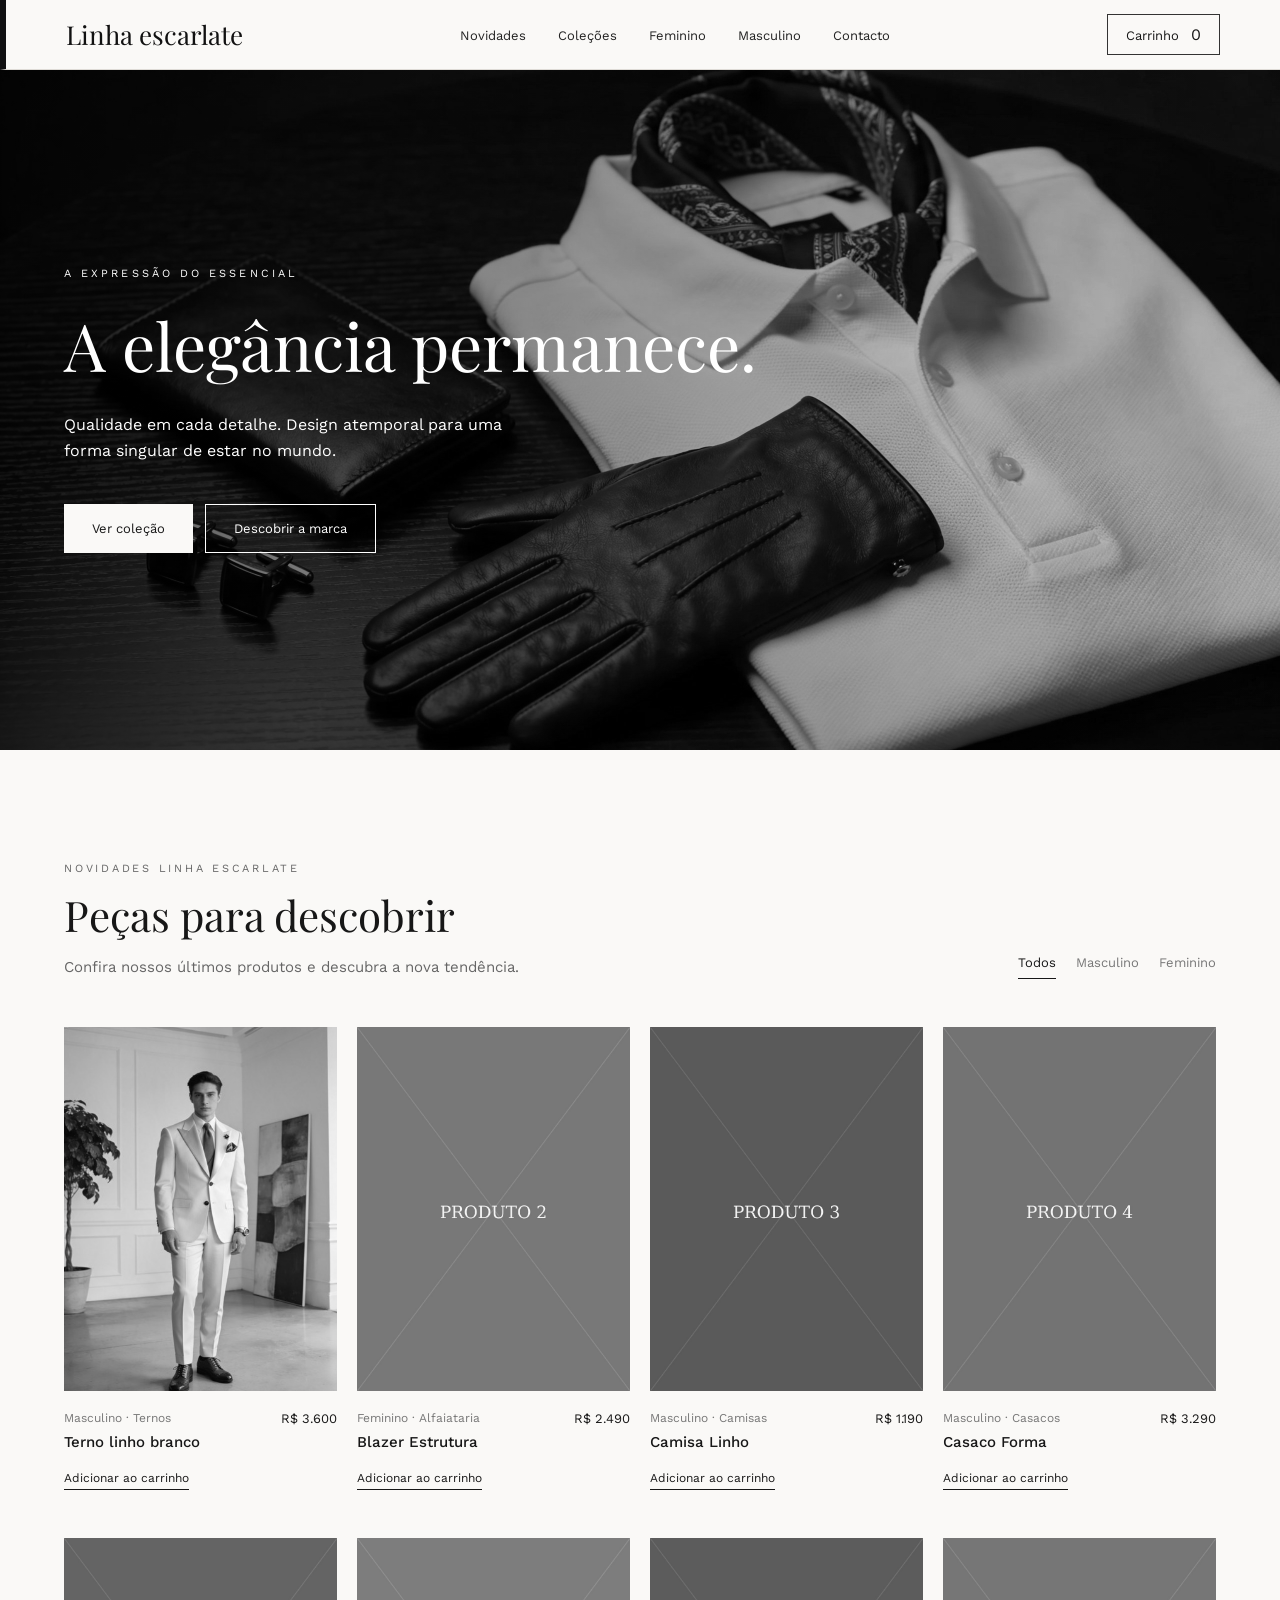
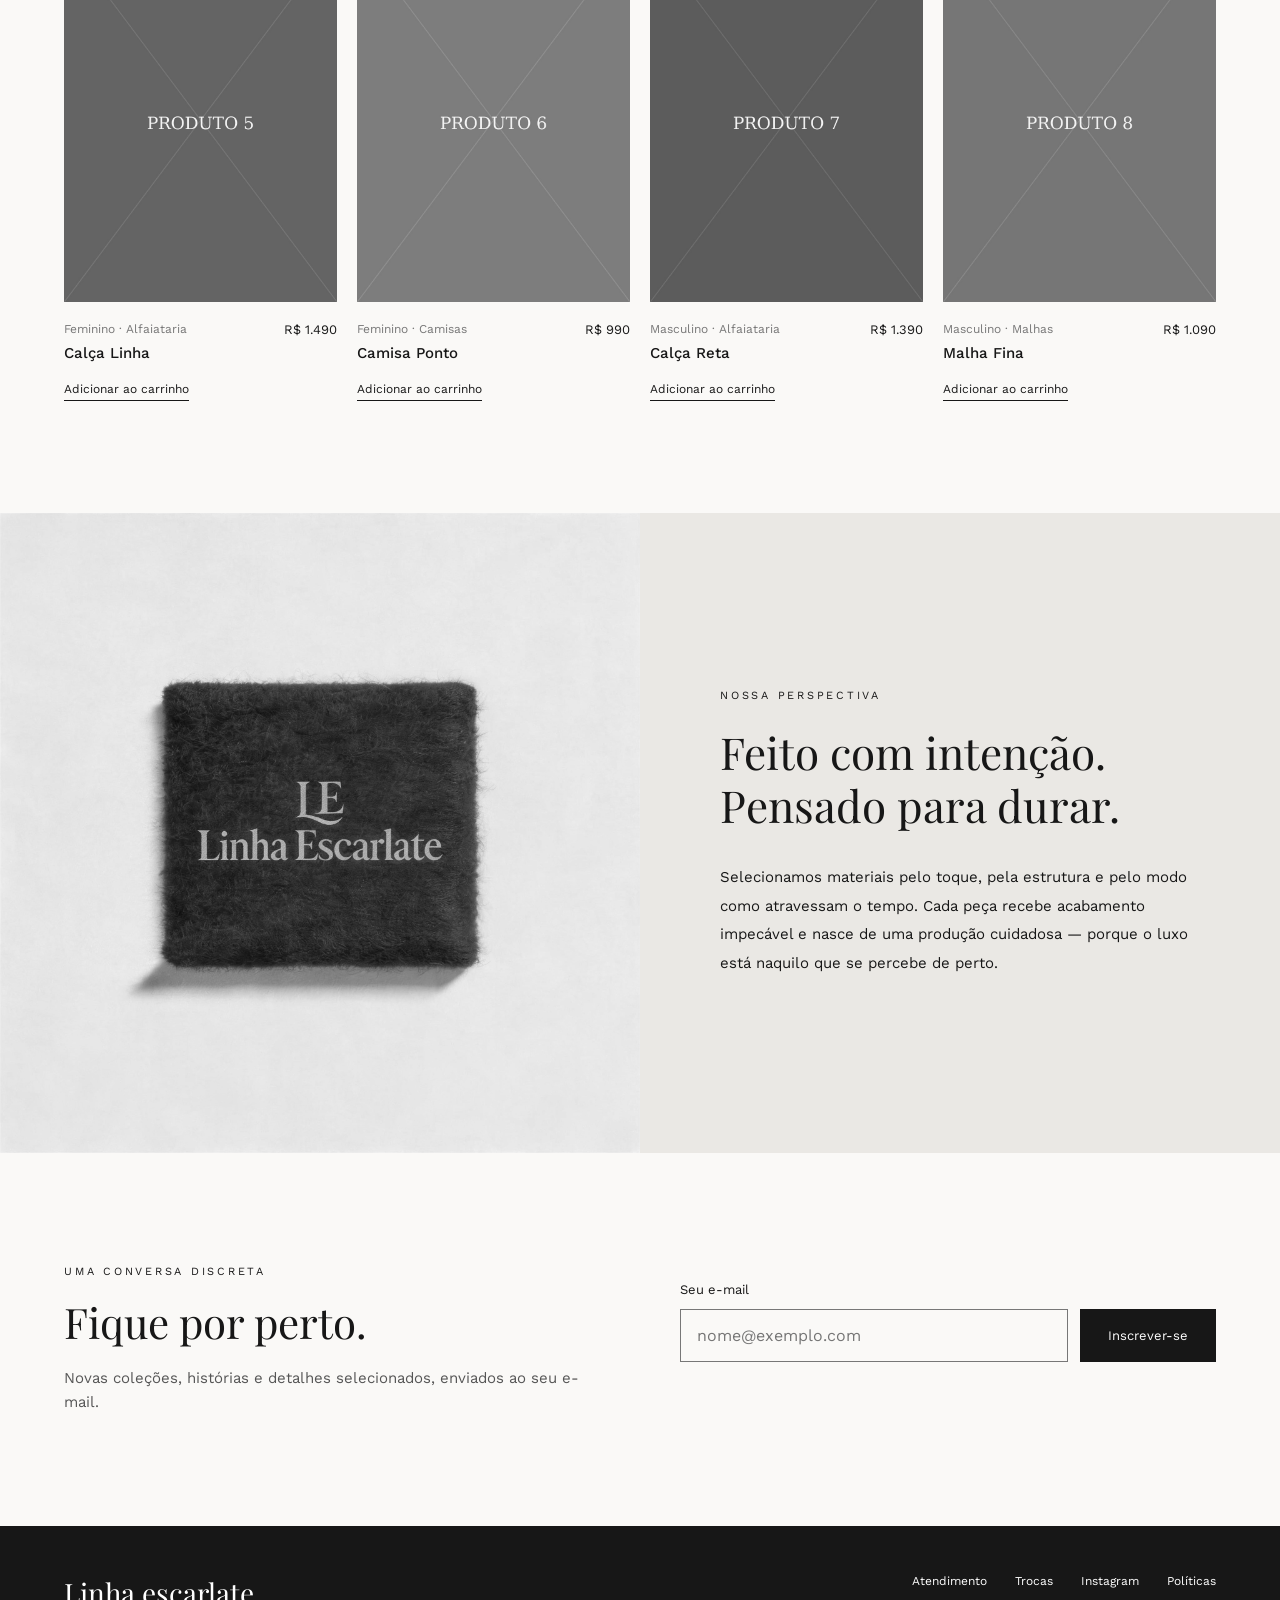
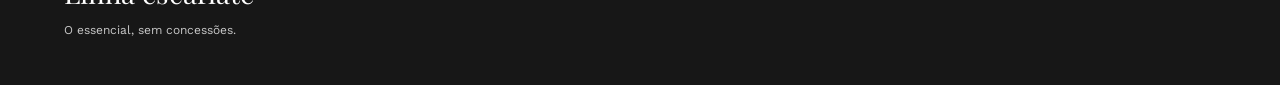
==== index.html @ 56338aea "Add files via upload" ====
<!DOCTYPE html>
<!-- lang="pt-BR": avisa ao navegador e aos leitores de tela que o texto é português do Brasil (preços em R$) -->
<html lang="pt-BR">
<head>
    <meta charset="UTF-8">

    <!-- CORREÇÃO: o nome correto desta meta tag é "viewport". Sem ela, o celular
         mostra a página "encolhida", como se fosse a versão de computador. -->
    <meta name="viewport" content="width=device-width, initial-scale=1.0">
    <title>Linha negra — Essencial, por escolha</title>

    <!-- Fontes do Google (as mesmas que você já usava, agora com os pesos 400/500/600) -->
    <link rel="preconnect" href="https://fonts.googleapis.com">
    <link rel="preconnect" href="https://fonts.gstatic.com" crossorigin>
    <link href="https://fonts.googleapis.com/css2?family=Playfair+Display:wght@400;500&family=Work+Sans:wght@400;500;600&display=swap" rel="stylesheet">

    <!-- Liga o CSS ao HTML -->
    <link rel="stylesheet" href="style.css">

    <!-- "defer" faz o navegador carregar o JavaScript sem travar a página
         e executá-lo só depois que o HTML inteiro estiver pronto -->
    <script src="script.js" defer></script>
</head>
<body>

    <!-- =====================================================================
         BARRA DE NAVEGAÇÃO (a sua, com 2 ajustes: ids e atributos data-filtro)
         ===================================================================== -->
    <header class="barra">
        <a href="#inicio" class="logo">Linha escarlate</a>

        <nav aria-label="Navegação principal">
            <ul class="menu">
                <!-- Os links com data-filtro também filtram os produtos (veja script.js) -->
                <li><a href="#novidades" data-filtro="todos">Novidades</a></li>
                <li><a href="#colecoes" data-filtro="todos">Coleções</a></li>
                <li><a href="#novidades" data-filtro="feminino">Feminino</a></li>
                <li><a href="#novidades" data-filtro="masculino">Masculino</a></li>
                <li><a href="#contacto">Contacto</a></li>
            </ul>
        </nav>

        <!-- O id permite que o JavaScript encontre o botão e o contador -->
        <button class="carrinho" id="abrir-carrinho" type="button" aria-label="Abrir carrinho">
            Carrinho <span id="contador-carrinho" aria-live="polite">0</span>
        </button>
    </header>

    <main>
        <!-- =================================================================
             SEÇÃO APRESENTAÇÃO (hero)
             A imagem agora fica "atrás" do texto (veja .hero no CSS)
             ================================================================= -->
        <section class="hero" id="inicio">
            <img src="img/banner.jpg" alt="Retrato em preto e branco de mulher com um elegante conjunto de alfaiataria.">

            <!-- Camada escura por cima da foto, só para o texto branco ficar legível -->
            <div class="hero-sombra"></div>

            <div class="hero-conteudo">
                <p class="hero-sobretitulo">A expressão do essencial</p>
                <h1 class="hero-titulo">A elegância permanece.</h1>
                <p class="hero-texto">Qualidade em cada detalhe. Design atemporal para uma forma singular de estar no mundo.</p>

                <div class="hero-botoes">
                    <!-- Eram <button>; viraram <a> porque levam a outra parte da página -->
                    <a href="#novidades" class="botao botao-claro">Ver coleção</a>
                    <a href="#marca" class="botao botao-contorno">Descobrir a marca</a>
                </div>
            </div>
        </section>

        <!-- =================================================================
             SEÇÃO LANÇAMENTOS (produtos)
             ================================================================= -->
        <section class="secao" id="novidades">
            <div class="secao-topo">
                <div>
                    <p class="sobretitulo">Novidades Linha escarlate</p>
                    <h2 class="titulo-secao">Peças para descobrir</h2>
                    <p class="secao-descricao">Confira nossos últimos produtos e descubra a nova tendência.</p>
                </div>

                <!-- CORREÇÃO: a lista de links com "#masculino #novidades" não funciona
                     (um link só aceita UM destino). Troquei por botões que filtram via JavaScript. -->
                <div class="filtros" role="group" aria-label="Filtrar produtos">
                    <button type="button" class="filtro" data-filtro="todos" aria-pressed="true">Todos</button>
                    <button type="button" class="filtro" data-filtro="masculino" aria-pressed="false">Masculino</button>
                    <button type="button" class="filtro" data-filtro="feminino" aria-pressed="false">Feminino</button>
                </div>
            </div>

            <!-- GRADE DE PRODUTOS
                 Cada <article> guarda nome, preço e categoria em atributos data-*.
                 O JavaScript lê esses atributos: para mudar um produto, edite só aqui. -->
            <div class="grade-produtos" id="colecoes">

                <article class="produto" data-categoria="Masculino" data-nome="Terno linho branco" data-preco="3600">
                    <div class="produto-foto">
                        <img src="img/produto1.jpg" alt="Mulher com vestido preto elegante diante de um fundo cinza.">
                    </div>
                    <div class="produto-info">
                        <div>
                            <p class="produto-categoria">Masculino · Ternos</p>
                            <h3 class="produto-nome">Terno linho branco</h3>
                        </div>
                        <p class="produto-preco">R$ 3.600</p>
                    </div>
                    <button type="button" class="adicionar">Adicionar ao carrinho</button>
                </article>

                <article class="produto" data-categoria="feminino" data-nome="Blazer Estrutura" data-preco="2490">
                    <div class="produto-foto">
                        <img src="img/produto2.jpg" alt="Conjunto branco de alfaiataria em fotografia de moda minimalista.">
                    </div>
                    <div class="produto-info">
                        <div>
                            <p class="produto-categoria">Feminino · Alfaiataria</p>
                            <h3 class="produto-nome">Blazer Estrutura</h3>
                        </div>
                        <p class="produto-preco">R$ 2.490</p>
                    </div>
                    <button type="button" class="adicionar">Adicionar ao carrinho</button>
                </article>

                <article class="produto" data-categoria="masculino" data-nome="Camisa Linho" data-preco="1190">
                    <div class="produto-foto">
                        <img src="img/produto3.jpg" alt="Camisa de linho minimalista exposta em um cabide de madeira.">
                    </div>
                    <div class="produto-info">
                        <div>
                            <p class="produto-categoria">Masculino · Camisas</p>
                            <h3 class="produto-nome">Camisa Linho</h3>
                        </div>
                        <p class="produto-preco">R$ 1.190</p>
                    </div>
                    <button type="button" class="adicionar">Adicionar ao carrinho</button>
                </article>

                <article class="produto" data-categoria="masculino" data-nome="Casaco Forma" data-preco="3290">
                    <div class="produto-foto">
                        <img src="img/produto4.jpg" alt="Casaco escuro em cabide diante de uma cortina, em fotografia preto e branco.">
                    </div>
                    <div class="produto-info">
                        <div>
                            <p class="produto-categoria">Masculino · Casacos</p>
                            <h3 class="produto-nome">Casaco Forma</h3>
                        </div>
                        <p class="produto-preco">R$ 3.290</p>
                    </div>
                    <button type="button" class="adicionar">Adicionar ao carrinho</button>
                </article>

                <!-- ATENÇÃO: o design original tinha só 4 produtos e o seu HTML tem 8 imagens.
                     Os produtos 5 a 8 abaixo são EXEMPLOS (nome, categoria e preço inventados).
                     Troque pelos dados reais e escreva um alt descrevendo cada foto. -->
                <article class="produto" data-categoria="feminino" data-nome="Calça Linha" data-preco="1490">
                    <div class="produto-foto">
                        <img src="img/produto5.jpg" alt="Descrição do produto 5">
                    </div>
                    <div class="produto-info">
                        <div>
                            <p class="produto-categoria">Feminino · Alfaiataria</p>
                            <h3 class="produto-nome">Calça Linha</h3>
                        </div>
                        <p class="produto-preco">R$ 1.490</p>
                    </div>
                    <button type="button" class="adicionar">Adicionar ao carrinho</button>
                </article>

                <article class="produto" data-categoria="feminino" data-nome="Camisa Ponto" data-preco="990">
                    <div class="produto-foto">
                        <img src="img/produto6.jpg" alt="Descrição do produto 6">
                    </div>
                    <div class="produto-info">
                        <div>
                            <p class="produto-categoria">Feminino · Camisas</p>
                            <h3 class="produto-nome">Camisa Ponto</h3>
                        </div>
                        <p class="produto-preco">R$ 990</p>
                    </div>
                    <button type="button" class="adicionar">Adicionar ao carrinho</button>
                </article>

                <article class="produto" data-categoria="masculino" data-nome="Calça Reta" data-preco="1390">
                    <div class="produto-foto">
                        <img src="img/produto7.jpg" alt="Descrição do produto 7">
                    </div>
                    <div class="produto-info">
                        <div>
                            <p class="produto-categoria">Masculino · Alfaiataria</p>
                            <h3 class="produto-nome">Calça Reta</h3>
                        </div>
                        <p class="produto-preco">R$ 1.390</p>
                    </div>
                    <button type="button" class="adicionar">Adicionar ao carrinho</button>
                </article>

                <article class="produto" data-categoria="masculino" data-nome="Malha Fina" data-preco="1090">
                    <div class="produto-foto">
                        <img src="img/produto8.jpg" alt="Descrição do produto 8">
                    </div>
                    <div class="produto-info">
                        <div>
                            <p class="produto-categoria">Masculino · Malhas</p>
                            <h3 class="produto-nome">Malha Fina</h3>
                        </div>
                        <p class="produto-preco">R$ 1.090</p>
                    </div>
                    <button type="button" class="adicionar">Adicionar ao carrinho</button>
                </article>
            </div>
        </section>

        <!-- =================================================================
             SEÇÃO DA MARCA (nova: veio do design original)
             Precisa de uma imagem nova: img/marca.jpg
             ================================================================= -->
        <section class="marca" id="marca">
            <div class="marca-foto">
                <img src="img/marca.jpg" alt="Mesa de ateliê com tecidos, tesoura e fita métrica usados na confecção de roupas.">
            </div>
            <div class="marca-texto">
                <p class="sobretitulo">Nossa perspectiva</p>
                <h2 class="marca-titulo">Feito com intenção. Pensado para durar.</h2>
                <p class="marca-descricao">Selecionamos materiais pelo toque, pela estrutura e pelo modo como atravessam o tempo. Cada peça recebe acabamento impecável e nasce de uma produção cuidadosa — porque o luxo está naquilo que se percebe de perto.</p>
            </div>
        </section>

        <!-- =================================================================
             NEWSLETTER / CONTACTO (nova)
             ================================================================= -->
        <section class="secao contato" id="contacto">
            <div>
                <p class="sobretitulo">Uma conversa discreta</p>
                <h2 class="titulo-secao">Fique por perto.</h2>
                <p class="contato-descricao">Novas coleções, histórias e detalhes selecionados, enviados ao seu e-mail.</p>
            </div>

            <!-- novalidate: desliga as mensagens padrão do navegador; o script.js mostra a nossa -->
            <form id="form-newsletter" novalidate>
                <label for="email-newsletter">Seu e-mail</label>
                <div class="campo-email">
                    <input id="email-newsletter" type="email" autocomplete="email" required placeholder="nome@exemplo.com">
                    <button id="botao-inscrever" type="submit">Inscrever-se</button>
                </div>
                <!-- role="status": leitores de tela anunciam o texto quando ele muda -->
                <p id="status-newsletter" class="status-newsletter" role="status" aria-live="polite"></p>
            </form>
        </section>
    </main>

    <!-- =====================================================================
         RODAPÉ (novo)
         ===================================================================== -->
    <footer class="rodape">
        <div class="rodape-conteudo">
            <div>
                <p class="rodape-marca">Linha escarlate</p>
                <p class="rodape-nota">O essencial, sem concessões.</p>
            </div>

            <nav class="rodape-nav" aria-label="Informações e redes sociais">
                <!-- data-info diz qual texto mostrar na janelinha (veja script.js) -->
                <button type="button" data-info="atendimento">Atendimento</button>
                <button type="button" data-info="trocas">Trocas</button>
                <a href="https://www.instagram.com/" target="_blank" rel="noopener noreferrer">Instagram</a>
                <button type="button" data-info="politicas">Políticas</button>
            </nav>
        </div>
    </footer>

    <!-- =====================================================================
         CARRINHO LATERAL (novo)
         Começa escondido por causa do atributo "hidden"; o JavaScript o mostra.
         ===================================================================== -->
    <div id="carrinho-sobreposicao" class="sobreposicao" hidden>
        <!-- Fundo escuro: clicar nele fecha o carrinho -->
        <button id="carrinho-fundo" type="button" class="fundo-escuro" aria-label="Fechar carrinho"></button>

        <aside class="gaveta" role="dialog" aria-modal="true" aria-labelledby="carrinho-titulo">
            <div class="gaveta-topo">
                <div>
                    <h2 id="carrinho-titulo" class="gaveta-titulo">Seu carrinho</h2>
                    <p class="gaveta-aviso">Demonstração · compras indisponíveis</p>
                </div>
                <button id="fechar-carrinho" type="button" class="fechar" aria-label="Fechar carrinho">×</button>
            </div>

            <p id="carrinho-vazio" class="carrinho-vazio">Seu carrinho está vazio.</p>
            <div id="carrinho-itens" class="carrinho-itens" aria-live="polite"></div>

            <div class="gaveta-total">
                <span>Total estimado</span>
                <strong id="carrinho-total">R$ 0,00</strong>
            </div>
        </aside>
    </div>

    <!-- JANELA DE INFORMAÇÕES (Atendimento, Trocas, Políticas) -->
    <div id="info-sobreposicao" class="sobreposicao sobreposicao-centro" hidden>
        <section class="janela-info" role="dialog" aria-modal="true" aria-labelledby="info-titulo">
            <div class="janela-info-topo">
                <h2 id="info-titulo" class="janela-info-titulo"></h2>
                <button id="fechar-info" type="button" class="fechar" aria-label="Fechar informações">×</button>
            </div>
            <p id="info-texto" class="janela-info-texto"></p>
        </section>
    </div>

</body>
</html>
---- style.css ----
/* =========================================================================
   LINHA NEGRA — style.css
   Organização do arquivo (de cima para baixo):
     1. Variáveis e reset         6. Marca (sobre nós)
     2. Barra de navegação        7. Newsletter / contacto
     3. Hero (apresentação)       8. Rodapé
     4. Estrutura das seções      9. Carrinho e janela de informações
     5. Produtos                 10. Responsivo e acessibilidade
   ========================================================================= */


/* =========================================================================
   1. VARIÁVEIS E RESET
   ========================================================================= */

/* Variáveis CSS: define a cor UMA vez e usa em vários lugares com var(--nome).
   Para mudar o preto do site inteiro, basta mudar --tinta aqui. */
:root {
  --tinta: #171717;        /* "preto" do texto e dos botões */
  --papel: #faf9f7;        /* fundo claro (era o fundo da sua barra) */
  --linha: #dedbd6;        /* cinza das linhas divisórias */
  --cinza-escuro: #666;
  --cinza-medio: #777;
  --fundo-foto: #eeece9;   /* cor que aparece enquanto a foto carrega */
  --fundo-marca: #eae8e4;

  --fonte-titulo: "Playfair Display", Georgia, serif;
  --fonte-texto: "Work Sans", Arial, sans-serif;

  --largura-max: 1440px;   /* o conteúdo nunca passa dessa largura */
}

/* Seu reset original: zera margens/espaços padrão do navegador.
   box-sizing: border-box faz o padding entrar na conta da largura. */
* {
  margin: 0;
  padding: 0;
  box-sizing: border-box;
}

html {
  scroll-behavior: smooth;   /* rolagem suave ao clicar nos links do menu */
  scroll-padding-top: 90px;  /* deixa espaço para a barra fixa não cobrir o título da seção */
}

body {
  background: var(--papel);  /* ALTERADO: era #fff; o design original usa este tom quente */
  color: var(--tinta);
  font-family: var(--fonte-texto); /* movido da .barra para o body: agora vale para a página toda */
}

/* Imagens nunca estouram a largura do pai; display:block remove um espacinho
   estranho que aparece embaixo das imagens. */
img {
  display: block;
  max-width: 100%;
}

/* Botões não herdam a fonte do site por padrão; isto corrige. */
button {
  font-family: inherit;
}

/* Atributo "hidden" sempre esconde, mesmo se outra regra tiver "display: flex".
   O JavaScript usa isso para mostrar/esconder produtos e janelas. */
[hidden] {
  display: none !important;
}


/* =========================================================================
   2. BARRA DE NAVEGAÇÃO (sua versão, com poucos acréscimos)
   ========================================================================= */

.barra {
  /* font-family saiu daqui e foi para o body */
  position: sticky;      /* fica grudada no topo ao rolar */
  top: 0;
  z-index: 1000;         /* fica acima do resto da página */

  display: flex;
  justify-content: space-between;
  align-items: center;

  gap: 16px;                          /* NOVO: espaço mínimo entre logo, menu e carrinho */
  padding: 14px 60px;
  background: var(--papel);           /* mesmo valor que você usava (#faf9f7) */
  border-left: 6px solid #101011;     /* sua faixa preta lateral, mantida */
  border-bottom: 1px solid var(--linha); /* NOVO: linha fina do design original */
}

.logo {
  font-family: "Playfair Display", Georgia, serif;
  font-size: 26px;
  color: #111;
  text-decoration: none;
  white-space: nowrap;   /* NOVO: o logo nunca quebra em duas linhas */
}

.menu {
  display: flex;
  gap: 32px;
  list-style: none;
}

.menu a {
  font-size: 13px;
  color: #222;
  text-decoration: none;
  transition: opacity 0.2s;   /* ALTERADO: animava a cor; agora anima a opacidade */
}

.menu a:hover {
  opacity: 0.55;   /* ALTERADO: #222 → #000 quase não se notava; escurecer não, "apagar" um pouco sim */
}

.carrinho {
  padding: 10px 18px;
  border: 1px solid #333;
  background: transparent;
  font-size: 13px;
  cursor: pointer;
  color: var(--tinta);          /* NOVO: garante a cor do texto no botão */
  transition: background 0.2s, color 0.2s;
}

.carrinho:hover {
  background: #111;
  color: #fff;
}

.carrinho span {
  margin-left: 8px;
  font-size: 16px;
}


/* =========================================================================
   3. HERO (apresentação com a foto ao fundo)
   ========================================================================= */

.hero {
  position: relative;     /* serve de "âncora" para a foto e a sombra posicionadas dentro */
  min-height: 680px;
  display: flex;
  align-items: center;    /* centraliza o texto na vertical */
  background: #343434;    /* cor de reserva até a foto carregar */
  color: #fff;
}

/* A foto cobre a seção toda, "atrás" do texto */
.hero > img {
  position: absolute;
  inset: 0;               /* atalho para top/right/bottom/left = 0 */
  width: 100%;
  height: 100%;
  object-fit: cover;      /* preenche sem deformar, cortando o excesso */
  object-position: center;
  filter: grayscale(100%); /* deixa a foto em preto e branco, como no original */
}

/* Camada escura em degradê (esquerda forte → direita leve) para dar leitura ao texto */
.hero-sombra {
  position: absolute;
  inset: 0;
  background: linear-gradient(90deg, rgba(0, 0, 0, 0.65), rgba(0, 0, 0, 0.12));
}

.hero-conteudo {
  position: relative;     /* position:relative faz o texto ficar ACIMA da foto e da sombra */
  width: 100%;
  max-width: var(--largura-max);
  margin: 0 auto;         /* centraliza o bloco na tela */
  padding: 112px 64px;
}

.hero-sobretitulo {
  font-size: 11px;
  letter-spacing: 0.28em;
  text-transform: uppercase;
  margin-bottom: 28px;
}

.hero-titulo {
  font-family: var(--fonte-titulo);
  font-weight: 400;
  /* clamp(mínimo, ideal, máximo): o título encolhe em telas pequenas e para em 66px */
  font-size: clamp(40px, 7vw, 66px);
  line-height: 1.15;
  max-width: 740px;
  margin-bottom: 28px;
}

.hero-texto {
  font-size: 16px;
  line-height: 1.6;
  max-width: 460px;
  margin-bottom: 40px;
}

.hero-botoes {
  display: flex;
  flex-wrap: wrap;   /* se não couberem lado a lado, o segundo desce */
  gap: 12px;
}

/* Estilo comum aos dois botões do hero */
.botao {
  display: inline-flex;
  align-items: center;
  justify-content: center;
  padding: 16px 28px;
  font-size: 13px;
  text-decoration: none;
  transition: background 0.2s, color 0.2s;
}

.botao-claro {
  background: var(--papel);
  color: var(--tinta);
}

.botao-claro:hover {
  background: var(--linha);
}

.botao-contorno {
  border: 1px solid #fff;
  color: #fff;
}

.botao-contorno:hover {
  background: #fff;
  color: var(--tinta);
}


/* =========================================================================
   4. ESTRUTURA DAS SEÇÕES (usada em Produtos e Contacto)
   ========================================================================= */

.secao {
  max-width: var(--largura-max);
  margin: 0 auto;
  padding: 112px 64px;
}

.secao-topo {
  display: flex;
  flex-wrap: wrap;
  justify-content: space-between;
  align-items: flex-end;   /* alinha os filtros com a base do título */
  gap: 20px;
  margin-bottom: 48px;
}

.sobretitulo {
  font-size: 11px;
  letter-spacing: 0.25em;
  text-transform: uppercase;
  color: var(--cinza-escuro);
  margin-bottom: 12px;
}

.titulo-secao {
  font-family: var(--fonte-titulo);
  font-weight: 400;
  font-size: clamp(32px, 5vw, 42px);
}

.secao-descricao {
  margin-top: 12px;
  font-size: 15px;
  color: var(--cinza-escuro);
  max-width: 460px;
  line-height: 1.6;
}

/* Botões de filtro (Todos / Masculino / Feminino) */
.filtros {
  display: flex;
  flex-wrap: wrap;
  gap: 20px;
}

.filtro {
  background: none;
  border: 0;
  border-bottom: 1px solid transparent;  /* a linha existe, mas invisível, para o botão não "pular" ao ativar */
  padding-bottom: 8px;
  font-size: 13px;
  color: var(--cinza-medio);
  cursor: pointer;
}

.filtro:hover {
  color: var(--tinta);
}

/* O JavaScript troca aria-pressed entre "true" e "false";
   o CSS usa isso para destacar o filtro ativo (sem precisar de uma classe extra) */
.filtro[aria-pressed="true"] {
  color: var(--tinta);
  border-bottom-color: var(--tinta);
}


/* =========================================================================
   5. PRODUTOS
   ========================================================================= */

/* CSS Grid: 4 colunas iguais; "gap" = espaço entre linhas (48px) e colunas (20px) */
.grade-produtos {
  display: grid;
  grid-template-columns: repeat(4, 1fr);
  gap: 48px 20px;
}

/* Moldura da foto: proporção 3:4 (retrato) e esconde o que sair dela no zoom */
.produto-foto {
  overflow: hidden;
  background: var(--fundo-foto);
  aspect-ratio: 3 / 4;
}

.produto-foto img {
  width: 100%;
  height: 100%;
  object-fit: cover;
  filter: grayscale(100%);
  transition: transform 0.6s ease;
}

/* Ao passar o mouse no card, a foto dá um leve zoom (o overflow:hidden esconde o excesso) */
.produto:hover .produto-foto img {
  transform: scale(1.035);
}

.produto-info {
  display: flex;
  justify-content: space-between;
  gap: 12px;
  padding-top: 20px;
}

.produto-categoria {
  font-size: 12px;
  color: var(--cinza-medio);
  margin-bottom: 8px;
}

.produto-nome {
  font-size: 15px;
  font-weight: 500;
}

.produto-preco {
  font-size: 13px;
  white-space: nowrap;   /* o preço nunca quebra em duas linhas */
}

.adicionar {
  margin-top: 20px;
  padding: 0 0 4px;
  background: none;
  border: 0;
  border-bottom: 1px solid var(--tinta);
  font-size: 12px;
  color: var(--tinta);
  cursor: pointer;
  transition: opacity 0.2s;
}

.adicionar:hover {
  opacity: 0.5;
}


/* =========================================================================
   6. MARCA (sobre nós): foto de um lado, texto do outro
   ========================================================================= */

.marca {
  display: grid;
  grid-template-columns: 1fr 1fr;   /* duas metades iguais */
  background: var(--fundo-marca);
}

.marca-foto {
  min-height: 590px;
}

.marca-foto img {
  width: 100%;
  height: 100%;
  object-fit: cover;
  filter: grayscale(100%);
}

.marca-texto {
  display: flex;
  flex-direction: column;
  justify-content: center;   /* centraliza o texto na vertical */
  padding: 96px 80px;
}

.marca .sobretitulo {
  color: var(--tinta);   /* aqui o sobretítulo é preto, não cinza */
  margin-bottom: 24px;
}

.marca-titulo {
  font-family: var(--fonte-titulo);
  font-weight: 400;
  font-size: clamp(32px, 4vw, 44px);
  line-height: 1.2;
  margin-bottom: 32px;
}

.marca-descricao {
  font-size: 15px;
  line-height: 1.9;
  max-width: 490px;
}


/* =========================================================================
   7. NEWSLETTER / CONTACTO
   ========================================================================= */

.contato {
  display: grid;
  grid-template-columns: 1fr 1fr;
  gap: 80px;
  align-items: center;
}

.contato .sobretitulo {
  color: var(--tinta);
  margin-bottom: 16px;
}

.contato .titulo-secao {
  margin-bottom: 16px;
}

.contato-descricao {
  font-size: 15px;
  line-height: 1.6;
  color: #555;
}

.contato label {
  display: block;
  font-size: 13px;
  margin-bottom: 12px;
}

.campo-email {
  display: flex;
  gap: 12px;
}

.campo-email input {
  flex: 1;          /* ocupa todo o espaço que sobrar ao lado do botão */
  min-width: 0;     /* permite o campo encolher em telas pequenas */
  padding: 16px;
  border: 1px solid var(--cinza-medio);
  background: transparent;
  font-family: inherit;
  font-size: 16px;  /* 16px evita o zoom automático do iPhone ao tocar no campo */
  color: var(--tinta);
}

.campo-email button {
  padding: 16px 28px;
  border: 0;
  background: var(--tinta);
  color: #fff;
  font-size: 13px;
  cursor: pointer;
  transition: background 0.2s;
}

.campo-email button:hover {
  background: #444;
}

.campo-email button:disabled {
  opacity: 0.5;
  cursor: not-allowed;
}

.status-newsletter {
  margin-top: 12px;
  min-height: 24px;   /* reserva a altura para a página não "pular" quando a mensagem aparece */
  font-size: 14px;
}


/* =========================================================================
   8. RODAPÉ
   ========================================================================= */

.rodape {
  background: var(--tinta);
  color: #fff;
}

.rodape-conteudo {
  max-width: var(--largura-max);
  margin: 0 auto;
  padding: 48px 64px;
  display: flex;
  flex-wrap: wrap;
  justify-content: space-between;
  gap: 36px;
}

.rodape-marca {
  font-family: var(--fonte-titulo);
  font-size: 28px;
  margin-bottom: 12px;
}

.rodape-nota {
  font-size: 12px;
  color: #c8c8c8;
}

.rodape-nav {
  display: flex;
  flex-wrap: wrap;
  gap: 16px 28px;
  align-items: flex-start;
}

/* Botões e link do rodapé com a mesma aparência: texto branco, sem fundo */
.rodape-nav button,
.rodape-nav a {
  background: none;
  border: 0;
  padding: 0;
  font-size: 12px;
  color: #fff;
  text-decoration: none;
  cursor: pointer;
  transition: opacity 0.2s;
}

.rodape-nav button:hover,
.rodape-nav a:hover {
  opacity: 0.55;
}


/* =========================================================================
   9. CARRINHO LATERAL E JANELA DE INFORMAÇÕES
   ========================================================================= */

/* Camada que cobre a tela toda. Acima da barra (1000), por isso z-index 2000. */
.sobreposicao {
  position: fixed;
  inset: 0;
  z-index: 2000;
}

/* Fundo escuro clicável */
.fundo-escuro {
  position: absolute;
  inset: 0;
  width: 100%;
  height: 100%;
  border: 0;
  background: rgba(0, 0, 0, 0.44);
  cursor: pointer;
}

/* Painel do carrinho: colado à direita, altura total */
.gaveta {
  position: absolute;
  top: 0;
  right: 0;
  height: 100%;
  width: min(100%, 430px);   /* 430px no máximo; em celular ocupa a tela toda */
  display: flex;
  flex-direction: column;
  padding: 36px;
  background: var(--papel);
  box-shadow: -8px 0 40px rgba(0, 0, 0, 0.25);
}

.gaveta-topo {
  display: flex;
  justify-content: space-between;
  align-items: flex-start;
  gap: 16px;
  padding-bottom: 24px;
  border-bottom: 1px solid var(--linha);
}

.gaveta-titulo {
  font-family: var(--fonte-titulo);
  font-weight: 400;
  font-size: 30px;
}

.gaveta-aviso {
  margin-top: 8px;
  font-size: 12px;
  color: var(--cinza-escuro);
}

.fechar {
  background: none;
  border: 0;
  font-size: 30px;
  line-height: 1;
  color: var(--tinta);
  cursor: pointer;
}

.fechar:hover {
  opacity: 0.5;
}

.carrinho-vazio {
  padding: 36px 0;
  font-size: 14px;
  color: var(--cinza-escuro);
}

/* flex: 1 faz a lista ocupar o espaço livre, empurrando o total para o final do painel */
.carrinho-itens {
  flex: 1;
  overflow-y: auto;   /* se tiver muitos itens, só a lista rola */
  padding: 20px 0;
}

/* Cada item é criado pelo JavaScript com esta classe */
.item-carrinho {
  display: flex;
  justify-content: space-between;
  gap: 16px;
  padding-bottom: 16px;
  margin-bottom: 20px;
  border-bottom: 1px solid var(--linha);
}

.item-carrinho-nome {
  font-weight: 500;
}

.item-carrinho-preco {
  margin-top: 8px;
  font-size: 14px;
  color: var(--cinza-escuro);
}

.item-carrinho button {
  align-self: flex-start;
  background: none;
  border: 0;
  padding: 0;
  font-size: 14px;
  color: var(--tinta);
  text-decoration: underline;
  text-underline-offset: 4px;
  cursor: pointer;
}

.item-carrinho button:hover {
  opacity: 0.5;
}

.gaveta-total {
  display: flex;
  justify-content: space-between;
  padding-top: 20px;
  border-top: 1px solid var(--linha);
  font-size: 14px;
}

/* Janela de informações: centralizada na tela */
.sobreposicao-centro {
  display: flex;
  align-items: center;
  justify-content: center;
  padding: 20px;
  background: rgba(0, 0, 0, 0.5);
}

.janela-info {
  width: 100%;
  max-width: 512px;
  padding: 40px;
  background: var(--papel);
  box-shadow: 0 20px 60px rgba(0, 0, 0, 0.3);
}

.janela-info-topo {
  display: flex;
  justify-content: space-between;
  align-items: flex-start;
  gap: 16px;
}

.janela-info-titulo {
  font-family: var(--fonte-titulo);
  font-weight: 400;
  font-size: 30px;
}

.janela-info-texto {
  margin-top: 24px;
  line-height: 1.7;
  color: #444;
}


/* =========================================================================
   10. RESPONSIVO E ACESSIBILIDADE
   @media aplica as regras abaixo só quando a condição é verdadeira
   (ex.: tela com até 1023px de largura).
   ========================================================================= */

/* Foco visível para quem navega pelo teclado (tecla Tab) */
:focus-visible {
  outline: 2px solid var(--tinta);
  outline-offset: 4px;
}

/* Em fundos escuros, o contorno precisa ser branco para aparecer */
.hero :focus-visible,
.rodape :focus-visible,
.fundo-escuro:focus-visible {
  outline-color: #fff;
}

/* Tablets e telas médias */
@media (max-width: 1023px) {
  .barra {
    padding: 14px 20px;
    flex-wrap: wrap;   /* permite o menu descer para uma segunda linha */
  }

  /* O menu vai para baixo, ocupando a largura toda, e rola de lado se não couber */
  .barra nav {
    order: 3;
    width: 100%;
    overflow-x: auto;
  }

  .menu {
    gap: 20px;
    white-space: nowrap;
  }

  .secao {
    padding: 80px 40px;
  }

  .grade-produtos {
    grid-template-columns: repeat(2, 1fr);   /* 2 colunas */
  }

  .marca {
    grid-template-columns: 1fr;   /* foto em cima, texto embaixo */
  }

  .marca-foto {
    min-height: 350px;
  }

  .marca-texto {
    padding: 64px 40px;
  }

  .contato {
    grid-template-columns: 1fr;
    gap: 40px;
  }

  .hero-conteudo {
    padding: 96px 40px;
  }

  .rodape-conteudo {
    padding: 48px 40px;
  }
}

/* Celulares */
@media (max-width: 639px) {
  .secao {
    padding: 64px 20px;
  }

  .hero {
    min-height: 560px;
    align-items: flex-end;   /* texto embaixo, para não cobrir o rosto na foto */
  }

  /* No celular o degradê passa a ser de baixo para cima */
  .hero-sombra {
    background: linear-gradient(0deg, rgba(0, 0, 0, 0.7), rgba(0, 0, 0, 0.08));
  }

  .hero-conteudo {
    padding: 80px 24px;
  }

  .grade-produtos {
    grid-template-columns: 1fr;   /* 1 coluna */
  }

  .campo-email {
    flex-direction: column;
  }

  .gaveta {
    padding: 24px;
  }

  .janela-info {
    padding: 28px;
  }

  .rodape-conteudo {
    padding: 40px 20px;
  }
}

/* Respeita quem configurou o sistema para "reduzir movimento":
   desliga a rolagem suave e as animações */
@media (prefers-reduced-motion: reduce) {
  html {
    scroll-behavior: auto;
  }

  * {
    transition: none !important;
  }
}
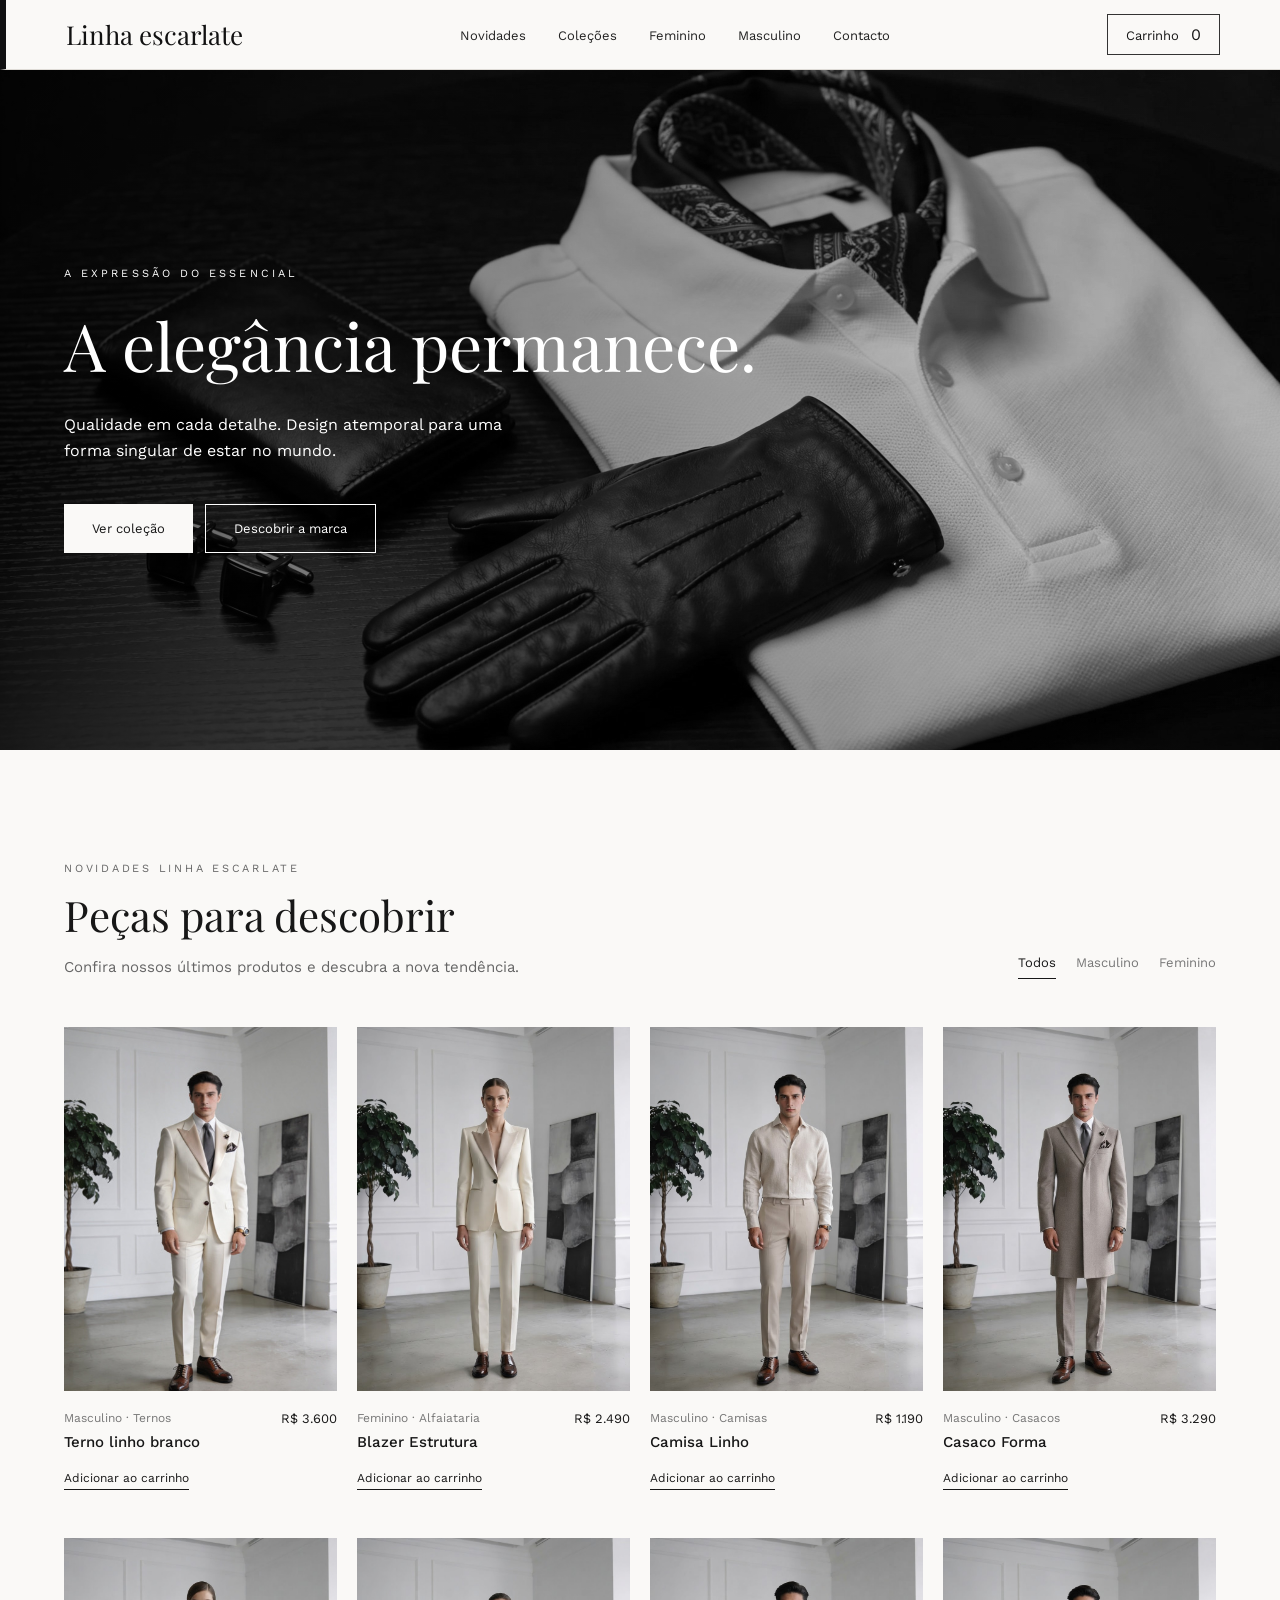
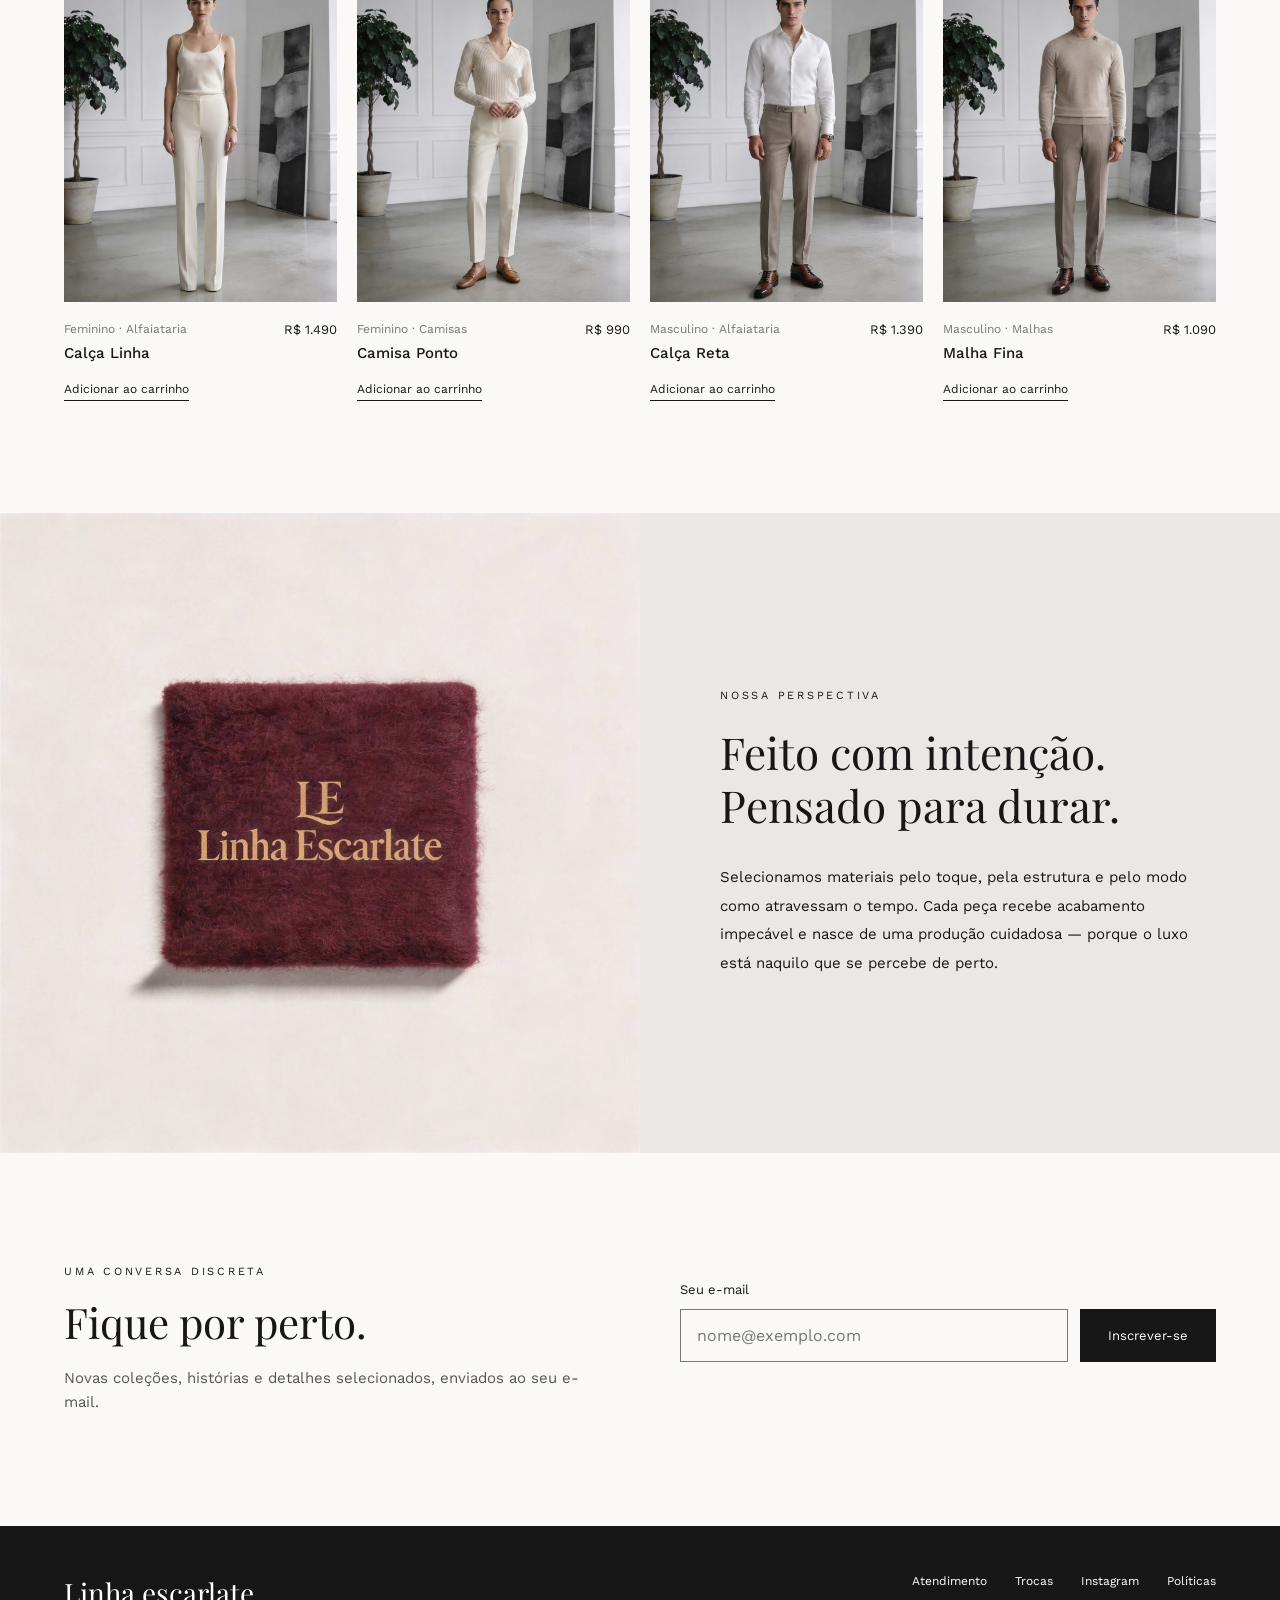
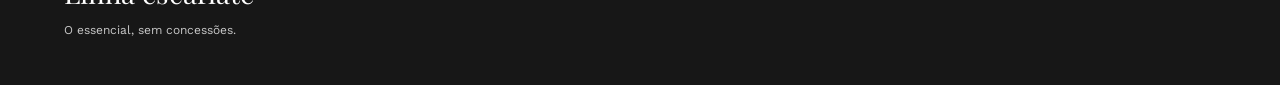
==== commit 3dfd09bc: "Rename ex.html to index.html" ====
--- a/index.html
+++ b/index.html
@@ -1,312 +1,312 @@
-<!DOCTYPE html>
-<!-- lang="pt-BR": avisa ao navegador e aos leitores de tela que o texto é português do Brasil (preços em R$) -->
-<html lang="pt-BR">
-<head>
-    <meta charset="UTF-8">
-
-    <!-- CORREÇÃO: o nome correto desta meta tag é "viewport". Sem ela, o celular
-         mostra a página "encolhida", como se fosse a versão de computador. -->
-    <meta name="viewport" content="width=device-width, initial-scale=1.0">
-    <title>Linha negra — Essencial, por escolha</title>
-
-    <!-- Fontes do Google (as mesmas que você já usava, agora com os pesos 400/500/600) -->
-    <link rel="preconnect" href="https://fonts.googleapis.com">
-    <link rel="preconnect" href="https://fonts.gstatic.com" crossorigin>
-    <link href="https://fonts.googleapis.com/css2?family=Playfair+Display:wght@400;500&family=Work+Sans:wght@400;500;600&display=swap" rel="stylesheet">
-
-    <!-- Liga o CSS ao HTML -->
-    <link rel="stylesheet" href="style.css">
-
-    <!-- "defer" faz o navegador carregar o JavaScript sem travar a página
-         e executá-lo só depois que o HTML inteiro estiver pronto -->
-    <script src="script.js" defer></script>
-</head>
-<body>
-
-    <!-- =====================================================================
-         BARRA DE NAVEGAÇÃO (a sua, com 2 ajustes: ids e atributos data-filtro)
-         ===================================================================== -->
-    <header class="barra">
-        <a href="#inicio" class="logo">Linha escarlate</a>
-
-        <nav aria-label="Navegação principal">
-            <ul class="menu">
-                <!-- Os links com data-filtro também filtram os produtos (veja script.js) -->
-                <li><a href="#novidades" data-filtro="todos">Novidades</a></li>
-                <li><a href="#colecoes" data-filtro="todos">Coleções</a></li>
-                <li><a href="#novidades" data-filtro="feminino">Feminino</a></li>
-                <li><a href="#novidades" data-filtro="masculino">Masculino</a></li>
-                <li><a href="#contacto">Contacto</a></li>
-            </ul>
-        </nav>
-
-        <!-- O id permite que o JavaScript encontre o botão e o contador -->
-        <button class="carrinho" id="abrir-carrinho" type="button" aria-label="Abrir carrinho">
-            Carrinho <span id="contador-carrinho" aria-live="polite">0</span>
-        </button>
-    </header>
-
-    <main>
-        <!-- =================================================================
-             SEÇÃO APRESENTAÇÃO (hero)
-             A imagem agora fica "atrás" do texto (veja .hero no CSS)
-             ================================================================= -->
-        <section class="hero" id="inicio">
-            <img src="img/banner.jpg" alt="Retrato em preto e branco de mulher com um elegante conjunto de alfaiataria.">
-
-            <!-- Camada escura por cima da foto, só para o texto branco ficar legível -->
-            <div class="hero-sombra"></div>
-
-            <div class="hero-conteudo">
-                <p class="hero-sobretitulo">A expressão do essencial</p>
-                <h1 class="hero-titulo">A elegância permanece.</h1>
-                <p class="hero-texto">Qualidade em cada detalhe. Design atemporal para uma forma singular de estar no mundo.</p>
-
-                <div class="hero-botoes">
-                    <!-- Eram <button>; viraram <a> porque levam a outra parte da página -->
-                    <a href="#novidades" class="botao botao-claro">Ver coleção</a>
-                    <a href="#marca" class="botao botao-contorno">Descobrir a marca</a>
-                </div>
-            </div>
-        </section>
-
-        <!-- =================================================================
-             SEÇÃO LANÇAMENTOS (produtos)
-             ================================================================= -->
-        <section class="secao" id="novidades">
-            <div class="secao-topo">
-                <div>
-                    <p class="sobretitulo">Novidades Linha escarlate</p>
-                    <h2 class="titulo-secao">Peças para descobrir</h2>
-                    <p class="secao-descricao">Confira nossos últimos produtos e descubra a nova tendência.</p>
-                </div>
-
-                <!-- CORREÇÃO: a lista de links com "#masculino #novidades" não funciona
-                     (um link só aceita UM destino). Troquei por botões que filtram via JavaScript. -->
-                <div class="filtros" role="group" aria-label="Filtrar produtos">
-                    <button type="button" class="filtro" data-filtro="todos" aria-pressed="true">Todos</button>
-                    <button type="button" class="filtro" data-filtro="masculino" aria-pressed="false">Masculino</button>
-                    <button type="button" class="filtro" data-filtro="feminino" aria-pressed="false">Feminino</button>
-                </div>
-            </div>
-
-            <!-- GRADE DE PRODUTOS
-                 Cada <article> guarda nome, preço e categoria em atributos data-*.
-                 O JavaScript lê esses atributos: para mudar um produto, edite só aqui. -->
-            <div class="grade-produtos" id="colecoes">
-
-                <article class="produto" data-categoria="Masculino" data-nome="Terno linho branco" data-preco="3600">
-                    <div class="produto-foto">
-                        <img src="img/produto1.jpg" alt="Mulher com vestido preto elegante diante de um fundo cinza.">
-                    </div>
-                    <div class="produto-info">
-                        <div>
-                            <p class="produto-categoria">Masculino · Ternos</p>
-                            <h3 class="produto-nome">Terno linho branco</h3>
-                        </div>
-                        <p class="produto-preco">R$ 3.600</p>
-                    </div>
-                    <button type="button" class="adicionar">Adicionar ao carrinho</button>
-                </article>
-
-                <article class="produto" data-categoria="feminino" data-nome="Blazer Estrutura" data-preco="2490">
-                    <div class="produto-foto">
-                        <img src="img/produto2.jpg" alt="Conjunto branco de alfaiataria em fotografia de moda minimalista.">
-                    </div>
-                    <div class="produto-info">
-                        <div>
-                            <p class="produto-categoria">Feminino · Alfaiataria</p>
-                            <h3 class="produto-nome">Blazer Estrutura</h3>
-                        </div>
-                        <p class="produto-preco">R$ 2.490</p>
-                    </div>
-                    <button type="button" class="adicionar">Adicionar ao carrinho</button>
-                </article>
-
-                <article class="produto" data-categoria="masculino" data-nome="Camisa Linho" data-preco="1190">
-                    <div class="produto-foto">
-                        <img src="img/produto3.jpg" alt="Camisa de linho minimalista exposta em um cabide de madeira.">
-                    </div>
-                    <div class="produto-info">
-                        <div>
-                            <p class="produto-categoria">Masculino · Camisas</p>
-                            <h3 class="produto-nome">Camisa Linho</h3>
-                        </div>
-                        <p class="produto-preco">R$ 1.190</p>
-                    </div>
-                    <button type="button" class="adicionar">Adicionar ao carrinho</button>
-                </article>
-
-                <article class="produto" data-categoria="masculino" data-nome="Casaco Forma" data-preco="3290">
-                    <div class="produto-foto">
-                        <img src="img/produto4.jpg" alt="Casaco escuro em cabide diante de uma cortina, em fotografia preto e branco.">
-                    </div>
-                    <div class="produto-info">
-                        <div>
-                            <p class="produto-categoria">Masculino · Casacos</p>
-                            <h3 class="produto-nome">Casaco Forma</h3>
-                        </div>
-                        <p class="produto-preco">R$ 3.290</p>
-                    </div>
-                    <button type="button" class="adicionar">Adicionar ao carrinho</button>
-                </article>
-
-                <!-- ATENÇÃO: o design original tinha só 4 produtos e o seu HTML tem 8 imagens.
-                     Os produtos 5 a 8 abaixo são EXEMPLOS (nome, categoria e preço inventados).
-                     Troque pelos dados reais e escreva um alt descrevendo cada foto. -->
-                <article class="produto" data-categoria="feminino" data-nome="Calça Linha" data-preco="1490">
-                    <div class="produto-foto">
-                        <img src="img/produto5.jpg" alt="Descrição do produto 5">
-                    </div>
-                    <div class="produto-info">
-                        <div>
-                            <p class="produto-categoria">Feminino · Alfaiataria</p>
-                            <h3 class="produto-nome">Calça Linha</h3>
-                        </div>
-                        <p class="produto-preco">R$ 1.490</p>
-                    </div>
-                    <button type="button" class="adicionar">Adicionar ao carrinho</button>
-                </article>
-
-                <article class="produto" data-categoria="feminino" data-nome="Camisa Ponto" data-preco="990">
-                    <div class="produto-foto">
-                        <img src="img/produto6.jpg" alt="Descrição do produto 6">
-                    </div>
-                    <div class="produto-info">
-                        <div>
-                            <p class="produto-categoria">Feminino · Camisas</p>
-                            <h3 class="produto-nome">Camisa Ponto</h3>
-                        </div>
-                        <p class="produto-preco">R$ 990</p>
-                    </div>
-                    <button type="button" class="adicionar">Adicionar ao carrinho</button>
-                </article>
-
-                <article class="produto" data-categoria="masculino" data-nome="Calça Reta" data-preco="1390">
-                    <div class="produto-foto">
-                        <img src="img/produto7.jpg" alt="Descrição do produto 7">
-                    </div>
-                    <div class="produto-info">
-                        <div>
-                            <p class="produto-categoria">Masculino · Alfaiataria</p>
-                            <h3 class="produto-nome">Calça Reta</h3>
-                        </div>
-                        <p class="produto-preco">R$ 1.390</p>
-                    </div>
-                    <button type="button" class="adicionar">Adicionar ao carrinho</button>
-                </article>
-
-                <article class="produto" data-categoria="masculino" data-nome="Malha Fina" data-preco="1090">
-                    <div class="produto-foto">
-                        <img src="img/produto8.jpg" alt="Descrição do produto 8">
-                    </div>
-                    <div class="produto-info">
-                        <div>
-                            <p class="produto-categoria">Masculino · Malhas</p>
-                            <h3 class="produto-nome">Malha Fina</h3>
-                        </div>
-                        <p class="produto-preco">R$ 1.090</p>
-                    </div>
-                    <button type="button" class="adicionar">Adicionar ao carrinho</button>
-                </article>
-            </div>
-        </section>
-
-        <!-- =================================================================
-             SEÇÃO DA MARCA (nova: veio do design original)
-             Precisa de uma imagem nova: img/marca.jpg
-             ================================================================= -->
-        <section class="marca" id="marca">
-            <div class="marca-foto">
-                <img src="img/marca.jpg" alt="Mesa de ateliê com tecidos, tesoura e fita métrica usados na confecção de roupas.">
-            </div>
-            <div class="marca-texto">
-                <p class="sobretitulo">Nossa perspectiva</p>
-                <h2 class="marca-titulo">Feito com intenção. Pensado para durar.</h2>
-                <p class="marca-descricao">Selecionamos materiais pelo toque, pela estrutura e pelo modo como atravessam o tempo. Cada peça recebe acabamento impecável e nasce de uma produção cuidadosa — porque o luxo está naquilo que se percebe de perto.</p>
-            </div>
-        </section>
-
-        <!-- =================================================================
-             NEWSLETTER / CONTACTO (nova)
-             ================================================================= -->
-        <section class="secao contato" id="contacto">
-            <div>
-                <p class="sobretitulo">Uma conversa discreta</p>
-                <h2 class="titulo-secao">Fique por perto.</h2>
-                <p class="contato-descricao">Novas coleções, histórias e detalhes selecionados, enviados ao seu e-mail.</p>
-            </div>
-
-            <!-- novalidate: desliga as mensagens padrão do navegador; o script.js mostra a nossa -->
-            <form id="form-newsletter" novalidate>
-                <label for="email-newsletter">Seu e-mail</label>
-                <div class="campo-email">
-                    <input id="email-newsletter" type="email" autocomplete="email" required placeholder="nome@exemplo.com">
-                    <button id="botao-inscrever" type="submit">Inscrever-se</button>
-                </div>
-                <!-- role="status": leitores de tela anunciam o texto quando ele muda -->
-                <p id="status-newsletter" class="status-newsletter" role="status" aria-live="polite"></p>
-            </form>
-        </section>
-    </main>
-
-    <!-- =====================================================================
-         RODAPÉ (novo)
-         ===================================================================== -->
-    <footer class="rodape">
-        <div class="rodape-conteudo">
-            <div>
-                <p class="rodape-marca">Linha escarlate</p>
-                <p class="rodape-nota">O essencial, sem concessões.</p>
-            </div>
-
-            <nav class="rodape-nav" aria-label="Informações e redes sociais">
-                <!-- data-info diz qual texto mostrar na janelinha (veja script.js) -->
-                <button type="button" data-info="atendimento">Atendimento</button>
-                <button type="button" data-info="trocas">Trocas</button>
-                <a href="https://www.instagram.com/" target="_blank" rel="noopener noreferrer">Instagram</a>
-                <button type="button" data-info="politicas">Políticas</button>
-            </nav>
-        </div>
-    </footer>
-
-    <!-- =====================================================================
-         CARRINHO LATERAL (novo)
-         Começa escondido por causa do atributo "hidden"; o JavaScript o mostra.
-         ===================================================================== -->
-    <div id="carrinho-sobreposicao" class="sobreposicao" hidden>
-        <!-- Fundo escuro: clicar nele fecha o carrinho -->
-        <button id="carrinho-fundo" type="button" class="fundo-escuro" aria-label="Fechar carrinho"></button>
-
-        <aside class="gaveta" role="dialog" aria-modal="true" aria-labelledby="carrinho-titulo">
-            <div class="gaveta-topo">
-                <div>
-                    <h2 id="carrinho-titulo" class="gaveta-titulo">Seu carrinho</h2>
-                    <p class="gaveta-aviso">Demonstração · compras indisponíveis</p>
-                </div>
-                <button id="fechar-carrinho" type="button" class="fechar" aria-label="Fechar carrinho">×</button>
-            </div>
-
-            <p id="carrinho-vazio" class="carrinho-vazio">Seu carrinho está vazio.</p>
-            <div id="carrinho-itens" class="carrinho-itens" aria-live="polite"></div>
-
-            <div class="gaveta-total">
-                <span>Total estimado</span>
-                <strong id="carrinho-total">R$ 0,00</strong>
-            </div>
-        </aside>
-    </div>
-
-    <!-- JANELA DE INFORMAÇÕES (Atendimento, Trocas, Políticas) -->
-    <div id="info-sobreposicao" class="sobreposicao sobreposicao-centro" hidden>
-        <section class="janela-info" role="dialog" aria-modal="true" aria-labelledby="info-titulo">
-            <div class="janela-info-topo">
-                <h2 id="info-titulo" class="janela-info-titulo"></h2>
-                <button id="fechar-info" type="button" class="fechar" aria-label="Fechar informações">×</button>
-            </div>
-            <p id="info-texto" class="janela-info-texto"></p>
-        </section>
-    </div>
-
-</body>
-</html>
+<!DOCTYPE html>
+<!-- lang="pt-BR": avisa ao navegador e aos leitores de tela que o texto é português do Brasil (preços em R$) -->
+<html lang="pt-BR">
+<head>
+    <meta charset="UTF-8">
+
+    <!-- CORREÇÃO: o nome correto desta meta tag é "viewport". Sem ela, o celular
+         mostra a página "encolhida", como se fosse a versão de computador. -->
+    <meta name="viewport" content="width=device-width, initial-scale=1.0">
+    <title>Linha negra — Essencial, por escolha</title>
+
+    <!-- Fontes do Google (as mesmas que você já usava, agora com os pesos 400/500/600) -->
+    <link rel="preconnect" href="https://fonts.googleapis.com">
+    <link rel="preconnect" href="https://fonts.gstatic.com" crossorigin>
+    <link href="https://fonts.googleapis.com/css2?family=Playfair+Display:wght@400;500&family=Work+Sans:wght@400;500;600&display=swap" rel="stylesheet">
+
+    <!-- Liga o CSS ao HTML -->
+    <link rel="stylesheet" href="style.css">
+
+    <!-- "defer" faz o navegador carregar o JavaScript sem travar a página
+         e executá-lo só depois que o HTML inteiro estiver pronto -->
+    <script src="script.js" defer></script>
+</head>
+<body>
+
+    <!-- =====================================================================
+         BARRA DE NAVEGAÇÃO (a sua, com 2 ajustes: ids e atributos data-filtro)
+         ===================================================================== -->
+    <header class="barra">
+        <a href="#inicio" class="logo">Linha escarlate</a>
+
+        <nav aria-label="Navegação principal">
+            <ul class="menu">
+                <!-- Os links com data-filtro também filtram os produtos (veja script.js) -->
+                <li><a href="#novidades" data-filtro="todos">Novidades</a></li>
+                <li><a href="#colecoes" data-filtro="todos">Coleções</a></li>
+                <li><a href="#novidades" data-filtro="feminino">Feminino</a></li>
+                <li><a href="#novidades" data-filtro="masculino">Masculino</a></li>
+                <li><a href="#contacto">Contacto</a></li>
+            </ul>
+        </nav>
+
+        <!-- O id permite que o JavaScript encontre o botão e o contador -->
+        <button class="carrinho" id="abrir-carrinho" type="button" aria-label="Abrir carrinho">
+            Carrinho <span id="contador-carrinho" aria-live="polite">0</span>
+        </button>
+    </header>
+
+    <main>
+        <!-- =================================================================
+             SEÇÃO APRESENTAÇÃO (hero)
+             A imagem agora fica "atrás" do texto (veja .hero no CSS)
+             ================================================================= -->
+        <section class="hero" id="inicio">
+            <img src="img/banner.jpg" alt="Retrato em preto e branco de mulher com um elegante conjunto de alfaiataria.">
+
+            <!-- Camada escura por cima da foto, só para o texto branco ficar legível -->
+            <div class="hero-sombra"></div>
+
+            <div class="hero-conteudo">
+                <p class="hero-sobretitulo">A expressão do essencial</p>
+                <h1 class="hero-titulo">A elegância permanece.</h1>
+                <p class="hero-texto">Qualidade em cada detalhe. Design atemporal para uma forma singular de estar no mundo.</p>
+
+                <div class="hero-botoes">
+                    <!-- Eram <button>; viraram <a> porque levam a outra parte da página -->
+                    <a href="#novidades" class="botao botao-claro">Ver coleção</a>
+                    <a href="#marca" class="botao botao-contorno">Descobrir a marca</a>
+                </div>
+            </div>
+        </section>
+
+        <!-- =================================================================
+             SEÇÃO LANÇAMENTOS (produtos)
+             ================================================================= -->
+        <section class="secao" id="novidades">
+            <div class="secao-topo">
+                <div>
+                    <p class="sobretitulo">Novidades Linha escarlate</p>
+                    <h2 class="titulo-secao">Peças para descobrir</h2>
+                    <p class="secao-descricao">Confira nossos últimos produtos e descubra a nova tendência.</p>
+                </div>
+
+                <!-- CORREÇÃO: a lista de links com "#masculino #novidades" não funciona
+                     (um link só aceita UM destino). Troquei por botões que filtram via JavaScript. -->
+                <div class="filtros" role="group" aria-label="Filtrar produtos">
+                    <button type="button" class="filtro" data-filtro="todos" aria-pressed="true">Todos</button>
+                    <button type="button" class="filtro" data-filtro="masculino" aria-pressed="false">Masculino</button>
+                    <button type="button" class="filtro" data-filtro="feminino" aria-pressed="false">Feminino</button>
+                </div>
+            </div>
+
+            <!-- GRADE DE PRODUTOS
+                 Cada <article> guarda nome, preço e categoria em atributos data-*.
+                 O JavaScript lê esses atributos: para mudar um produto, edite só aqui. -->
+            <div class="grade-produtos" id="colecoes">
+
+                <article class="produto" data-categoria="masculino" data-nome="Terno linho branco" data-preco="3600">
+                    <div class="produto-foto">
+                        <img src="img/produto1.jpg" alt="Homem de terno branco">
+                    </div>
+                    <div class="produto-info">
+                        <div>
+                            <p class="produto-categoria">Masculino · Ternos</p>
+                            <h3 class="produto-nome">Terno linho branco</h3>
+                        </div>
+                        <p class="produto-preco">R$ 3.600</p>
+                    </div>
+                    <button type="button" class="adicionar">Adicionar ao carrinho</button>
+                </article>
+
+                <article class="produto" data-categoria="feminino" data-nome="Blazer Estrutura" data-preco="2490">
+                    <div class="produto-foto">
+                        <img src="img/produto2.jpg" alt="Conjunto branco de alfaiataria em fotografia de moda minimalista.">
+                    </div>
+                    <div class="produto-info">
+                        <div>
+                            <p class="produto-categoria">Feminino · Alfaiataria</p>
+                            <h3 class="produto-nome">Blazer Estrutura</h3>
+                        </div>
+                        <p class="produto-preco">R$ 2.490</p>
+                    </div>
+                    <button type="button" class="adicionar">Adicionar ao carrinho</button>
+                </article>
+
+                <article class="produto" data-categoria="masculino" data-nome="Camisa Linho" data-preco="1190">
+                    <div class="produto-foto">
+                        <img src="img/produto3.jpg" alt="Camisa de linho minimalista exposta em um cabide de madeira.">
+                    </div>
+                    <div class="produto-info">
+                        <div>
+                            <p class="produto-categoria">Masculino · Camisas</p>
+                            <h3 class="produto-nome">Camisa Linho</h3>
+                        </div>
+                        <p class="produto-preco">R$ 1.190</p>
+                    </div>
+                    <button type="button" class="adicionar">Adicionar ao carrinho</button>
+                </article>
+
+                <article class="produto" data-categoria="masculino" data-nome="Casaco Forma" data-preco="3290">
+                    <div class="produto-foto">
+                        <img src="img/produto4.jpg" alt="Casaco escuro em cabide diante de uma cortina, em fotografia preto e branco.">
+                    </div>
+                    <div class="produto-info">
+                        <div>
+                            <p class="produto-categoria">Masculino · Casacos</p>
+                            <h3 class="produto-nome">Casaco Forma</h3>
+                        </div>
+                        <p class="produto-preco">R$ 3.290</p>
+                    </div>
+                    <button type="button" class="adicionar">Adicionar ao carrinho</button>
+                </article>
+
+                <!-- ATENÇÃO: o design original tinha só 4 produtos e o seu HTML tem 8 imagens.
+                     Os produtos 5 a 8 abaixo são EXEMPLOS (nome, categoria e preço inventados).
+                     Troque pelos dados reais e escreva um alt descrevendo cada foto. -->
+                <article class="produto" data-categoria="feminino" data-nome="Calça Linha" data-preco="1490">
+                    <div class="produto-foto">
+                        <img src="img/produto5.jpg" alt="Descrição do produto 5">
+                    </div>
+                    <div class="produto-info">
+                        <div>
+                            <p class="produto-categoria">Feminino · Alfaiataria</p>
+                            <h3 class="produto-nome">Calça Linha</h3>
+                        </div>
+                        <p class="produto-preco">R$ 1.490</p>
+                    </div>
+                    <button type="button" class="adicionar">Adicionar ao carrinho</button>
+                </article>
+
+                <article class="produto" data-categoria="feminino" data-nome="Camisa Ponto" data-preco="990">
+                    <div class="produto-foto">
+                        <img src="img/produto6.jpg" alt="Descrição do produto 6">
+                    </div>
+                    <div class="produto-info">
+                        <div>
+                            <p class="produto-categoria">Feminino · Camisas</p>
+                            <h3 class="produto-nome">Camisa Ponto</h3>
+                        </div>
+                        <p class="produto-preco">R$ 990</p>
+                    </div>
+                    <button type="button" class="adicionar">Adicionar ao carrinho</button>
+                </article>
+
+                <article class="produto" data-categoria="masculino" data-nome="Calça Reta" data-preco="1390">
+                    <div class="produto-foto">
+                        <img src="img/produto7.jpg" alt="Descrição do produto 7">
+                    </div>
+                    <div class="produto-info">
+                        <div>
+                            <p class="produto-categoria">Masculino · Alfaiataria</p>
+                            <h3 class="produto-nome">Calça Reta</h3>
+                        </div>
+                        <p class="produto-preco">R$ 1.390</p>
+                    </div>
+                    <button type="button" class="adicionar">Adicionar ao carrinho</button>
+                </article>
+
+                <article class="produto" data-categoria="masculino" data-nome="Malha Fina" data-preco="1090">
+                    <div class="produto-foto">
+                        <img src="img/produto8.jpg" alt="Descrição do produto 8">
+                    </div>
+                    <div class="produto-info">
+                        <div>
+                            <p class="produto-categoria">Masculino · Malhas</p>
+                            <h3 class="produto-nome">Malha Fina</h3>
+                        </div>
+                        <p class="produto-preco">R$ 1.090</p>
+                    </div>
+                    <button type="button" class="adicionar">Adicionar ao carrinho</button>
+                </article>
+            </div>
+        </section>
+
+        <!-- =================================================================
+             SEÇÃO DA MARCA (nova: veio do design original)
+             Precisa de uma imagem nova: img/marca.jpg
+             ================================================================= -->
+        <section class="marca" id="marca">
+            <div class="marca-foto">
+                <img src="img/marca.jpg" alt="Mesa de ateliê com tecidos, tesoura e fita métrica usados na confecção de roupas.">
+            </div>
+            <div class="marca-texto">
+                <p class="sobretitulo">Nossa perspectiva</p>
+                <h2 class="marca-titulo">Feito com intenção. Pensado para durar.</h2>
+                <p class="marca-descricao">Selecionamos materiais pelo toque, pela estrutura e pelo modo como atravessam o tempo. Cada peça recebe acabamento impecável e nasce de uma produção cuidadosa — porque o luxo está naquilo que se percebe de perto.</p>
+            </div>
+        </section>
+
+        <!-- =================================================================
+             NEWSLETTER / CONTACTO (nova)
+             ================================================================= -->
+        <section class="secao contato" id="contacto">
+            <div>
+                <p class="sobretitulo">Uma conversa discreta</p>
+                <h2 class="titulo-secao">Fique por perto.</h2>
+                <p class="contato-descricao">Novas coleções, histórias e detalhes selecionados, enviados ao seu e-mail.</p>
+            </div>
+
+            <!-- novalidate: desliga as mensagens padrão do navegador; o script.js mostra a nossa -->
+            <form id="form-newsletter" novalidate>
+                <label for="email-newsletter">Seu e-mail</label>
+                <div class="campo-email">
+                    <input id="email-newsletter" type="email" autocomplete="email" required placeholder="nome@exemplo.com">
+                    <button id="botao-inscrever" type="submit">Inscrever-se</button>
+                </div>
+                <!-- role="status": leitores de tela anunciam o texto quando ele muda -->
+                <p id="status-newsletter" class="status-newsletter" role="status" aria-live="polite"></p>
+            </form>
+        </section>
+    </main>
+
+    <!-- =====================================================================
+         RODAPÉ (novo)
+         ===================================================================== -->
+    <footer class="rodape">
+        <div class="rodape-conteudo">
+            <div>
+                <p class="rodape-marca">Linha escarlate</p>
+                <p class="rodape-nota">O essencial, sem concessões.</p>
+            </div>
+
+            <nav class="rodape-nav" aria-label="Informações e redes sociais">
+                <!-- data-info diz qual texto mostrar na janelinha (veja script.js) -->
+                <button type="button" data-info="atendimento">Atendimento</button>
+                <button type="button" data-info="trocas">Trocas</button>
+                <a href="https://www.instagram.com/" target="_blank" rel="noopener noreferrer">Instagram</a>
+                <button type="button" data-info="politicas">Políticas</button>
+            </nav>
+        </div>
+    </footer>
+
+    <!-- =====================================================================
+         CARRINHO LATERAL (novo)
+         Começa escondido por causa do atributo "hidden"; o JavaScript o mostra.
+         ===================================================================== -->
+    <div id="carrinho-sobreposicao" class="sobreposicao" hidden>
+        <!-- Fundo escuro: clicar nele fecha o carrinho -->
+        <button id="carrinho-fundo" type="button" class="fundo-escuro" aria-label="Fechar carrinho"></button>
+
+        <aside class="gaveta" role="dialog" aria-modal="true" aria-labelledby="carrinho-titulo">
+            <div class="gaveta-topo">
+                <div>
+                    <h2 id="carrinho-titulo" class="gaveta-titulo">Seu carrinho</h2>
+                    <p class="gaveta-aviso">Demonstração · compras indisponíveis</p>
+                </div>
+                <button id="fechar-carrinho" type="button" class="fechar" aria-label="Fechar carrinho">×</button>
+            </div>
+
+            <p id="carrinho-vazio" class="carrinho-vazio">Seu carrinho está vazio.</p>
+            <div id="carrinho-itens" class="carrinho-itens" aria-live="polite"></div>
+
+            <div class="gaveta-total">
+                <span>Total estimado</span>
+                <strong id="carrinho-total">R$ 0,00</strong>
+            </div>
+        </aside>
+    </div>
+
+    <!-- JANELA DE INFORMAÇÕES (Atendimento, Trocas, Políticas) -->
+    <div id="info-sobreposicao" class="sobreposicao sobreposicao-centro" hidden>
+        <section class="janela-info" role="dialog" aria-modal="true" aria-labelledby="info-titulo">
+            <div class="janela-info-topo">
+                <h2 id="info-titulo" class="janela-info-titulo"></h2>
+                <button id="fechar-info" type="button" class="fechar" aria-label="Fechar informações">×</button>
+            </div>
+            <p id="info-texto" class="janela-info-texto"></p>
+        </section>
+    </div>
+
+</body>
+</html>
--- a/style.css
+++ b/style.css
@@ -156,7 +156,7 @@
   height: 100%;
   object-fit: cover;      /* preenche sem deformar, cortando o excesso */
   object-position: center;
-  filter: grayscale(100%); /* deixa a foto em preto e branco, como no original */
+  filter: grayscale(100%); /* banner em preto e branco, como no original */
 }
 
 /* Camada escura em degradê (esquerda forte → direita leve) para dar leitura ao texto */
@@ -327,7 +327,7 @@
   width: 100%;
   height: 100%;
   object-fit: cover;
-  filter: grayscale(100%);
+  /* CORRIGIDO: removido "filter: grayscale(100%)" para as fotos aparecerem coloridas */
   transition: transform 0.6s ease;
 }
 
@@ -394,7 +394,7 @@
   width: 100%;
   height: 100%;
   object-fit: cover;
-  filter: grayscale(100%);
+  /* CORRIGIDO: removido "filter: grayscale(100%)" para a foto aparecer colorida */
 }
 
 .marca-texto {
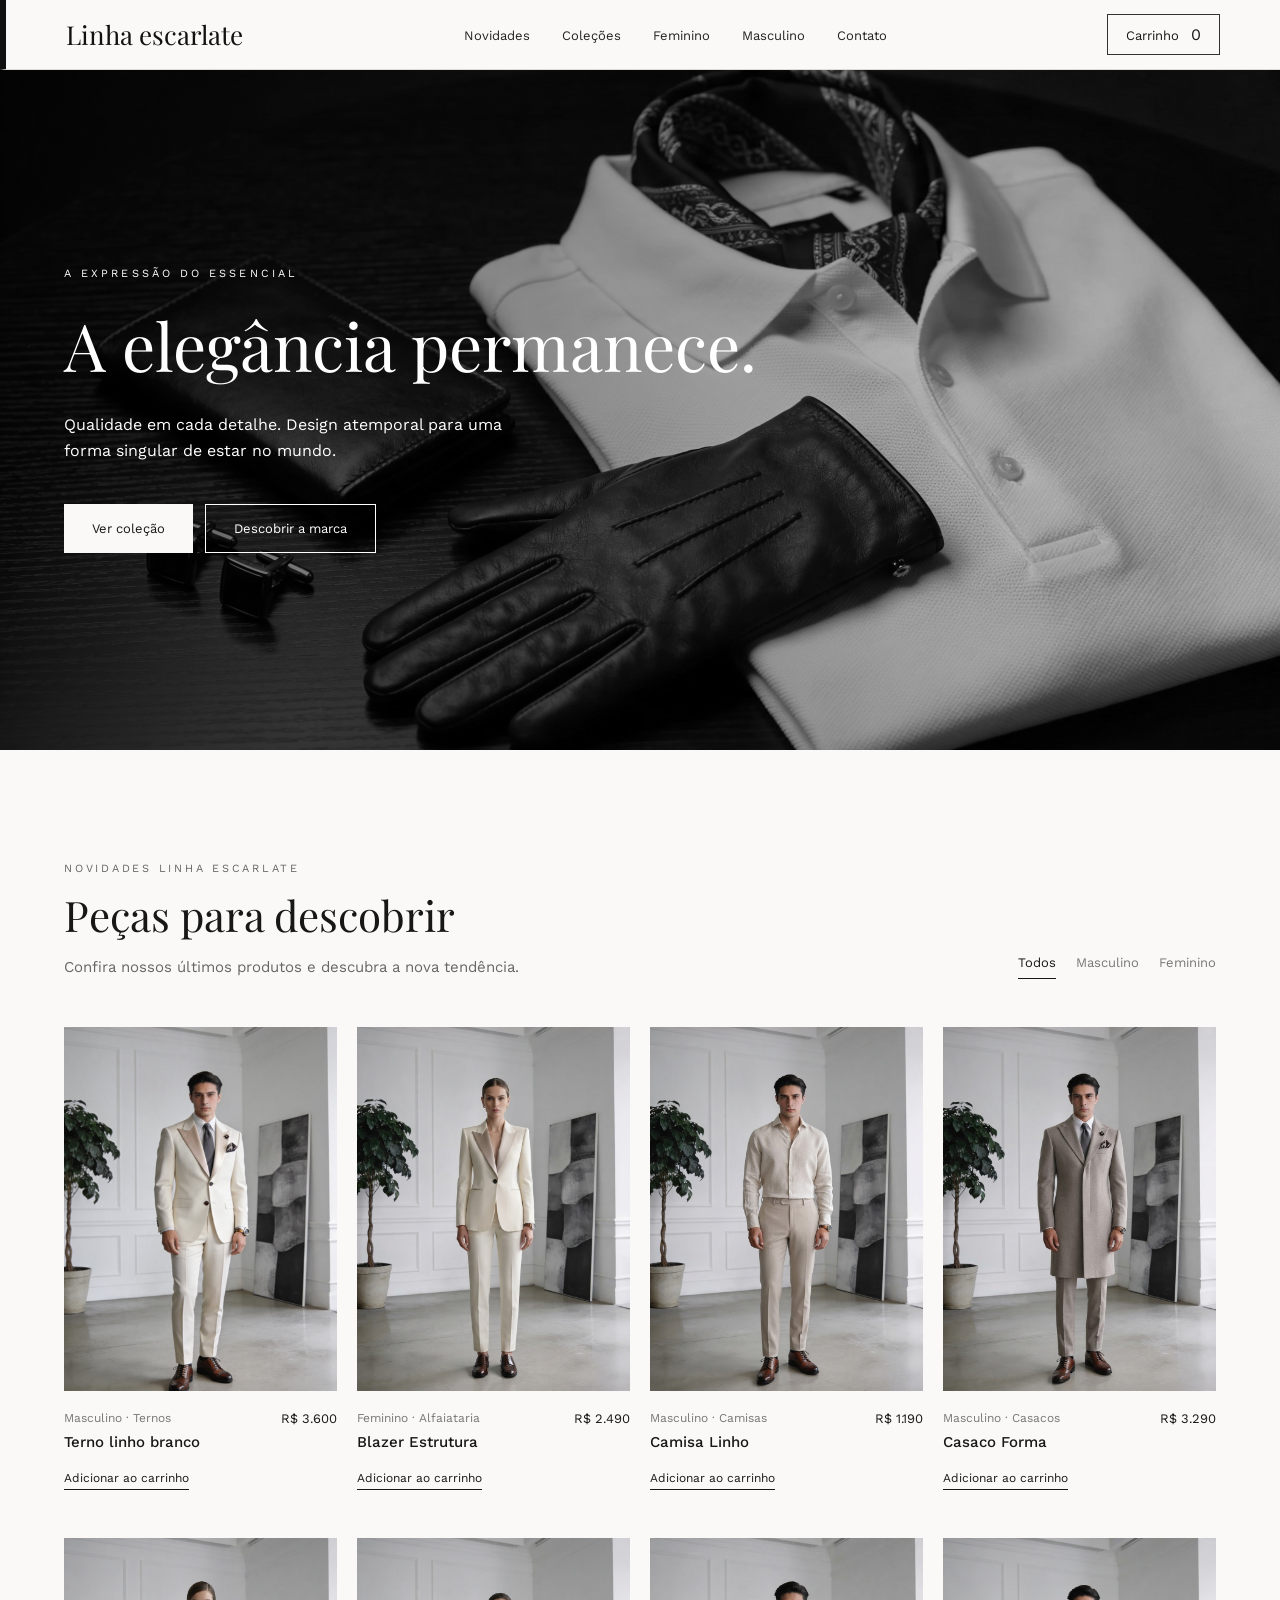
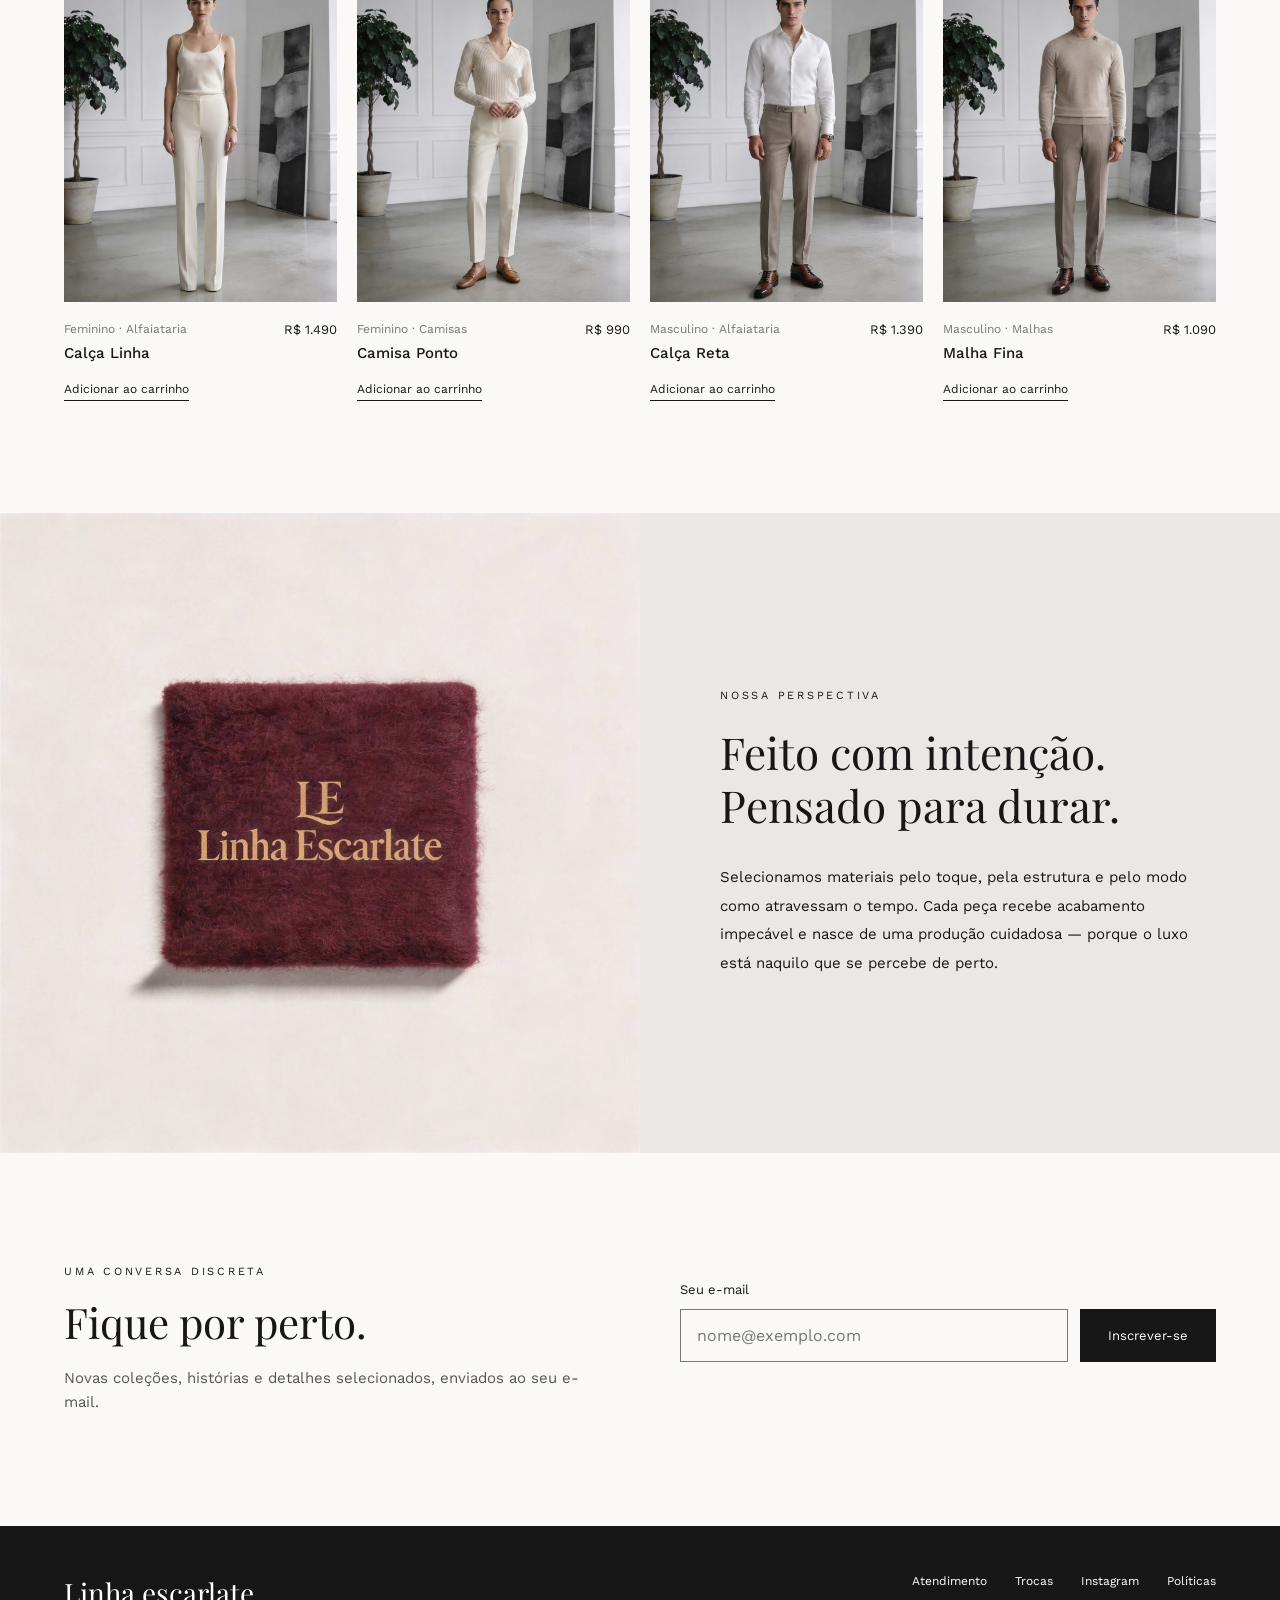
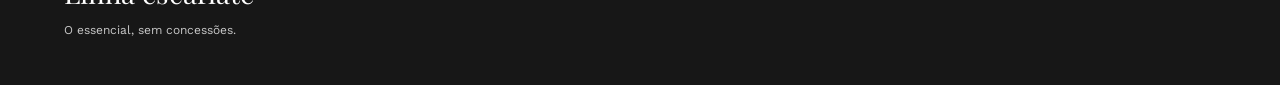
==== commit a858f83a: "Atualização 1.3 Atualizei titulo, botei uma logo para o titulo, arrumei parte de politicas arrumei a" ====
--- a/index.html
+++ b/index.html
@@ -1,312 +1,315 @@
-<!DOCTYPE html>
-<!-- lang="pt-BR": avisa ao navegador e aos leitores de tela que o texto é português do Brasil (preços em R$) -->
-<html lang="pt-BR">
-<head>
-    <meta charset="UTF-8">
-
-    <!-- CORREÇÃO: o nome correto desta meta tag é "viewport". Sem ela, o celular
-         mostra a página "encolhida", como se fosse a versão de computador. -->
-    <meta name="viewport" content="width=device-width, initial-scale=1.0">
-    <title>Linha negra — Essencial, por escolha</title>
-
-    <!-- Fontes do Google (as mesmas que você já usava, agora com os pesos 400/500/600) -->
-    <link rel="preconnect" href="https://fonts.googleapis.com">
-    <link rel="preconnect" href="https://fonts.gstatic.com" crossorigin>
-    <link href="https://fonts.googleapis.com/css2?family=Playfair+Display:wght@400;500&family=Work+Sans:wght@400;500;600&display=swap" rel="stylesheet">
-
-    <!-- Liga o CSS ao HTML -->
-    <link rel="stylesheet" href="style.css">
-
-    <!-- "defer" faz o navegador carregar o JavaScript sem travar a página
-         e executá-lo só depois que o HTML inteiro estiver pronto -->
-    <script src="script.js" defer></script>
-</head>
-<body>
-
-    <!-- =====================================================================
-         BARRA DE NAVEGAÇÃO (a sua, com 2 ajustes: ids e atributos data-filtro)
-         ===================================================================== -->
-    <header class="barra">
-        <a href="#inicio" class="logo">Linha escarlate</a>
-
-        <nav aria-label="Navegação principal">
-            <ul class="menu">
-                <!-- Os links com data-filtro também filtram os produtos (veja script.js) -->
-                <li><a href="#novidades" data-filtro="todos">Novidades</a></li>
-                <li><a href="#colecoes" data-filtro="todos">Coleções</a></li>
-                <li><a href="#novidades" data-filtro="feminino">Feminino</a></li>
-                <li><a href="#novidades" data-filtro="masculino">Masculino</a></li>
-                <li><a href="#contacto">Contacto</a></li>
-            </ul>
-        </nav>
-
-        <!-- O id permite que o JavaScript encontre o botão e o contador -->
-        <button class="carrinho" id="abrir-carrinho" type="button" aria-label="Abrir carrinho">
-            Carrinho <span id="contador-carrinho" aria-live="polite">0</span>
-        </button>
-    </header>
-
-    <main>
-        <!-- =================================================================
-             SEÇÃO APRESENTAÇÃO (hero)
-             A imagem agora fica "atrás" do texto (veja .hero no CSS)
-             ================================================================= -->
-        <section class="hero" id="inicio">
-            <img src="img/banner.jpg" alt="Retrato em preto e branco de mulher com um elegante conjunto de alfaiataria.">
-
-            <!-- Camada escura por cima da foto, só para o texto branco ficar legível -->
-            <div class="hero-sombra"></div>
-
-            <div class="hero-conteudo">
-                <p class="hero-sobretitulo">A expressão do essencial</p>
-                <h1 class="hero-titulo">A elegância permanece.</h1>
-                <p class="hero-texto">Qualidade em cada detalhe. Design atemporal para uma forma singular de estar no mundo.</p>
-
-                <div class="hero-botoes">
-                    <!-- Eram <button>; viraram <a> porque levam a outra parte da página -->
-                    <a href="#novidades" class="botao botao-claro">Ver coleção</a>
-                    <a href="#marca" class="botao botao-contorno">Descobrir a marca</a>
-                </div>
-            </div>
-        </section>
-
-        <!-- =================================================================
-             SEÇÃO LANÇAMENTOS (produtos)
-             ================================================================= -->
-        <section class="secao" id="novidades">
-            <div class="secao-topo">
-                <div>
-                    <p class="sobretitulo">Novidades Linha escarlate</p>
-                    <h2 class="titulo-secao">Peças para descobrir</h2>
-                    <p class="secao-descricao">Confira nossos últimos produtos e descubra a nova tendência.</p>
-                </div>
-
-                <!-- CORREÇÃO: a lista de links com "#masculino #novidades" não funciona
-                     (um link só aceita UM destino). Troquei por botões que filtram via JavaScript. -->
-                <div class="filtros" role="group" aria-label="Filtrar produtos">
-                    <button type="button" class="filtro" data-filtro="todos" aria-pressed="true">Todos</button>
-                    <button type="button" class="filtro" data-filtro="masculino" aria-pressed="false">Masculino</button>
-                    <button type="button" class="filtro" data-filtro="feminino" aria-pressed="false">Feminino</button>
-                </div>
-            </div>
-
-            <!-- GRADE DE PRODUTOS
-                 Cada <article> guarda nome, preço e categoria em atributos data-*.
-                 O JavaScript lê esses atributos: para mudar um produto, edite só aqui. -->
-            <div class="grade-produtos" id="colecoes">
-
-                <article class="produto" data-categoria="masculino" data-nome="Terno linho branco" data-preco="3600">
-                    <div class="produto-foto">
-                        <img src="img/produto1.jpg" alt="Homem de terno branco">
-                    </div>
-                    <div class="produto-info">
-                        <div>
-                            <p class="produto-categoria">Masculino · Ternos</p>
-                            <h3 class="produto-nome">Terno linho branco</h3>
-                        </div>
-                        <p class="produto-preco">R$ 3.600</p>
-                    </div>
-                    <button type="button" class="adicionar">Adicionar ao carrinho</button>
-                </article>
-
-                <article class="produto" data-categoria="feminino" data-nome="Blazer Estrutura" data-preco="2490">
-                    <div class="produto-foto">
-                        <img src="img/produto2.jpg" alt="Conjunto branco de alfaiataria em fotografia de moda minimalista.">
-                    </div>
-                    <div class="produto-info">
-                        <div>
-                            <p class="produto-categoria">Feminino · Alfaiataria</p>
-                            <h3 class="produto-nome">Blazer Estrutura</h3>
-                        </div>
-                        <p class="produto-preco">R$ 2.490</p>
-                    </div>
-                    <button type="button" class="adicionar">Adicionar ao carrinho</button>
-                </article>
-
-                <article class="produto" data-categoria="masculino" data-nome="Camisa Linho" data-preco="1190">
-                    <div class="produto-foto">
-                        <img src="img/produto3.jpg" alt="Camisa de linho minimalista exposta em um cabide de madeira.">
-                    </div>
-                    <div class="produto-info">
-                        <div>
-                            <p class="produto-categoria">Masculino · Camisas</p>
-                            <h3 class="produto-nome">Camisa Linho</h3>
-                        </div>
-                        <p class="produto-preco">R$ 1.190</p>
-                    </div>
-                    <button type="button" class="adicionar">Adicionar ao carrinho</button>
-                </article>
-
-                <article class="produto" data-categoria="masculino" data-nome="Casaco Forma" data-preco="3290">
-                    <div class="produto-foto">
-                        <img src="img/produto4.jpg" alt="Casaco escuro em cabide diante de uma cortina, em fotografia preto e branco.">
-                    </div>
-                    <div class="produto-info">
-                        <div>
-                            <p class="produto-categoria">Masculino · Casacos</p>
-                            <h3 class="produto-nome">Casaco Forma</h3>
-                        </div>
-                        <p class="produto-preco">R$ 3.290</p>
-                    </div>
-                    <button type="button" class="adicionar">Adicionar ao carrinho</button>
-                </article>
-
-                <!-- ATENÇÃO: o design original tinha só 4 produtos e o seu HTML tem 8 imagens.
-                     Os produtos 5 a 8 abaixo são EXEMPLOS (nome, categoria e preço inventados).
-                     Troque pelos dados reais e escreva um alt descrevendo cada foto. -->
-                <article class="produto" data-categoria="feminino" data-nome="Calça Linha" data-preco="1490">
-                    <div class="produto-foto">
-                        <img src="img/produto5.jpg" alt="Descrição do produto 5">
-                    </div>
-                    <div class="produto-info">
-                        <div>
-                            <p class="produto-categoria">Feminino · Alfaiataria</p>
-                            <h3 class="produto-nome">Calça Linha</h3>
-                        </div>
-                        <p class="produto-preco">R$ 1.490</p>
-                    </div>
-                    <button type="button" class="adicionar">Adicionar ao carrinho</button>
-                </article>
-
-                <article class="produto" data-categoria="feminino" data-nome="Camisa Ponto" data-preco="990">
-                    <div class="produto-foto">
-                        <img src="img/produto6.jpg" alt="Descrição do produto 6">
-                    </div>
-                    <div class="produto-info">
-                        <div>
-                            <p class="produto-categoria">Feminino · Camisas</p>
-                            <h3 class="produto-nome">Camisa Ponto</h3>
-                        </div>
-                        <p class="produto-preco">R$ 990</p>
-                    </div>
-                    <button type="button" class="adicionar">Adicionar ao carrinho</button>
-                </article>
-
-                <article class="produto" data-categoria="masculino" data-nome="Calça Reta" data-preco="1390">
-                    <div class="produto-foto">
-                        <img src="img/produto7.jpg" alt="Descrição do produto 7">
-                    </div>
-                    <div class="produto-info">
-                        <div>
-                            <p class="produto-categoria">Masculino · Alfaiataria</p>
-                            <h3 class="produto-nome">Calça Reta</h3>
-                        </div>
-                        <p class="produto-preco">R$ 1.390</p>
-                    </div>
-                    <button type="button" class="adicionar">Adicionar ao carrinho</button>
-                </article>
-
-                <article class="produto" data-categoria="masculino" data-nome="Malha Fina" data-preco="1090">
-                    <div class="produto-foto">
-                        <img src="img/produto8.jpg" alt="Descrição do produto 8">
-                    </div>
-                    <div class="produto-info">
-                        <div>
-                            <p class="produto-categoria">Masculino · Malhas</p>
-                            <h3 class="produto-nome">Malha Fina</h3>
-                        </div>
-                        <p class="produto-preco">R$ 1.090</p>
-                    </div>
-                    <button type="button" class="adicionar">Adicionar ao carrinho</button>
-                </article>
-            </div>
-        </section>
-
-        <!-- =================================================================
-             SEÇÃO DA MARCA (nova: veio do design original)
-             Precisa de uma imagem nova: img/marca.jpg
-             ================================================================= -->
-        <section class="marca" id="marca">
-            <div class="marca-foto">
-                <img src="img/marca.jpg" alt="Mesa de ateliê com tecidos, tesoura e fita métrica usados na confecção de roupas.">
-            </div>
-            <div class="marca-texto">
-                <p class="sobretitulo">Nossa perspectiva</p>
-                <h2 class="marca-titulo">Feito com intenção. Pensado para durar.</h2>
-                <p class="marca-descricao">Selecionamos materiais pelo toque, pela estrutura e pelo modo como atravessam o tempo. Cada peça recebe acabamento impecável e nasce de uma produção cuidadosa — porque o luxo está naquilo que se percebe de perto.</p>
-            </div>
-        </section>
-
-        <!-- =================================================================
-             NEWSLETTER / CONTACTO (nova)
-             ================================================================= -->
-        <section class="secao contato" id="contacto">
-            <div>
-                <p class="sobretitulo">Uma conversa discreta</p>
-                <h2 class="titulo-secao">Fique por perto.</h2>
-                <p class="contato-descricao">Novas coleções, histórias e detalhes selecionados, enviados ao seu e-mail.</p>
-            </div>
-
-            <!-- novalidate: desliga as mensagens padrão do navegador; o script.js mostra a nossa -->
-            <form id="form-newsletter" novalidate>
-                <label for="email-newsletter">Seu e-mail</label>
-                <div class="campo-email">
-                    <input id="email-newsletter" type="email" autocomplete="email" required placeholder="nome@exemplo.com">
-                    <button id="botao-inscrever" type="submit">Inscrever-se</button>
-                </div>
-                <!-- role="status": leitores de tela anunciam o texto quando ele muda -->
-                <p id="status-newsletter" class="status-newsletter" role="status" aria-live="polite"></p>
-            </form>
-        </section>
-    </main>
-
-    <!-- =====================================================================
-         RODAPÉ (novo)
-         ===================================================================== -->
-    <footer class="rodape">
-        <div class="rodape-conteudo">
-            <div>
-                <p class="rodape-marca">Linha escarlate</p>
-                <p class="rodape-nota">O essencial, sem concessões.</p>
-            </div>
-
-            <nav class="rodape-nav" aria-label="Informações e redes sociais">
-                <!-- data-info diz qual texto mostrar na janelinha (veja script.js) -->
-                <button type="button" data-info="atendimento">Atendimento</button>
-                <button type="button" data-info="trocas">Trocas</button>
-                <a href="https://www.instagram.com/" target="_blank" rel="noopener noreferrer">Instagram</a>
-                <button type="button" data-info="politicas">Políticas</button>
-            </nav>
-        </div>
-    </footer>
-
-    <!-- =====================================================================
-         CARRINHO LATERAL (novo)
-         Começa escondido por causa do atributo "hidden"; o JavaScript o mostra.
-         ===================================================================== -->
-    <div id="carrinho-sobreposicao" class="sobreposicao" hidden>
-        <!-- Fundo escuro: clicar nele fecha o carrinho -->
-        <button id="carrinho-fundo" type="button" class="fundo-escuro" aria-label="Fechar carrinho"></button>
-
-        <aside class="gaveta" role="dialog" aria-modal="true" aria-labelledby="carrinho-titulo">
-            <div class="gaveta-topo">
-                <div>
-                    <h2 id="carrinho-titulo" class="gaveta-titulo">Seu carrinho</h2>
-                    <p class="gaveta-aviso">Demonstração · compras indisponíveis</p>
-                </div>
-                <button id="fechar-carrinho" type="button" class="fechar" aria-label="Fechar carrinho">×</button>
-            </div>
-
-            <p id="carrinho-vazio" class="carrinho-vazio">Seu carrinho está vazio.</p>
-            <div id="carrinho-itens" class="carrinho-itens" aria-live="polite"></div>
-
-            <div class="gaveta-total">
-                <span>Total estimado</span>
-                <strong id="carrinho-total">R$ 0,00</strong>
-            </div>
-        </aside>
-    </div>
-
-    <!-- JANELA DE INFORMAÇÕES (Atendimento, Trocas, Políticas) -->
-    <div id="info-sobreposicao" class="sobreposicao sobreposicao-centro" hidden>
-        <section class="janela-info" role="dialog" aria-modal="true" aria-labelledby="info-titulo">
-            <div class="janela-info-topo">
-                <h2 id="info-titulo" class="janela-info-titulo"></h2>
-                <button id="fechar-info" type="button" class="fechar" aria-label="Fechar informações">×</button>
-            </div>
-            <p id="info-texto" class="janela-info-texto"></p>
-        </section>
-    </div>
-
-</body>
-</html>
+<!DOCTYPE html>
+<!-- lang="pt-BR": avisa ao navegador e aos leitores de tela que o texto é português do Brasil (preços em R$) -->
+<html lang="pt-BR">
+<head>
+    <meta charset="UTF-8">
+
+    <!-- CORREÇÃO: o nome correto desta meta tag é "viewport". Sem ela, o celular
+         mostra a página "encolhida", como se fosse a versão de computador. -->
+ <meta name="viewport" content="width=device-width, initial-scale=1.0">
+    <title class=".T">Linha escarlate </title>
+    <meta name="description" content="Linha escarlate: alfaiataria e tecidos de luxo com design atemporal. Vitrine demonstrativa de uma marca fictícia.">
+    <meta name="theme-color" content="#171717">
+    <link rel="icon" href="data:image/svg+xml,<svg xmlns='http://www.w3.org/2000/svg' viewBox='0 0 100 100'><rect width='100' height='100' fill='%23171717'/><text x='50' y='70' font-size='62' text-anchor='middle' fill='white' font-family='Georgia,serif'>L</text></svg>">
+
+    <!-- Fontes do Google (as mesmas que você já usava, agora com os pesos 400/500/600) -->
+    <link rel="preconnect" href="https://fonts.googleapis.com">
+    <link rel="preconnect" href="https://fonts.gstatic.com" crossorigin>
+    <link href="https://fonts.googleapis.com/css2?family=Playfair+Display:wght@400;500&family=Work+Sans:wght@400;500;600&display=swap" rel="stylesheet">
+
+    <!-- Liga o CSS ao HTML -->
+    <link rel="stylesheet" href="style.css">
+
+    <!-- "defer" faz o navegador carregar o JavaScript sem travar a página
+         e executá-lo só depois que o HTML inteiro estiver pronto -->
+    <script src="script.js" defer></script>
+</head>
+<body>
+
+    <!-- =====================================================================
+         BARRA DE NAVEGAÇÃO (a sua, com 2 ajustes: ids e atributos data-filtro)
+         ===================================================================== -->
+    <header class="barra">
+        <a href="#inicio" class="logo">Linha escarlate</a>
+
+        <nav aria-label="Navegação principal">
+            <ul class="menu">
+                <!-- Os links com data-filtro também filtram os produtos (veja script.js) -->
+                <li><a href="#novidades" data-filtro="todos">Novidades</a></li>
+                <li><a href="#colecoes" data-filtro="todos">Coleções</a></li>
+                <li><a href="#novidades" data-filtro="feminino">Feminino</a></li>
+                <li><a href="#novidades" data-filtro="masculino">Masculino</a></li>
+                <li><a href="#contato">Contato</a></li>
+            </ul>
+        </nav>
+
+        <!-- O id permite que o JavaScript encontre o botão e o contador -->
+        <button class="carrinho" id="abrir-carrinho" type="button" aria-label="Abrir carrinho">
+            Carrinho <span id="contador-carrinho" aria-live="polite">0</span>
+        </button>
+    </header>
+
+    <main>
+        <!-- =================================================================
+             SEÇÃO APRESENTAÇÃO (hero)
+             A imagem agora fica "atrás" do texto (veja .hero no CSS)
+             ================================================================= -->
+        <section class="hero" id="inicio">
+            <img src="img/banner.jpg" alt="Retrato em preto e branco de mulher com um elegante conjunto de alfaiataria.">
+
+            <!-- Camada escura por cima da foto, só para o texto branco ficar legível -->
+            <div class="hero-sombra"></div>
+
+            <div class="hero-conteudo">
+                <p class="hero-sobretitulo">A expressão do essencial</p>
+                <h1 class="hero-titulo">A elegância permanece.</h1>
+                <p class="hero-texto">Qualidade em cada detalhe. Design atemporal para uma forma singular de estar no mundo.</p>
+
+                <div class="hero-botoes">
+                    <!-- Eram <button>; viraram <a> porque levam a outra parte da página -->
+                    <a href="#novidades" class="botao botao-claro">Ver coleção</a>
+                    <a href="#marca" class="botao botao-contorno">Descobrir a marca</a>
+                </div>
+            </div>
+        </section>
+
+        <!-- =================================================================
+             SEÇÃO LANÇAMENTOS (produtos)
+             ================================================================= -->
+        <section class="secao" id="novidades">
+            <div class="secao-topo">
+                <div>
+                    <p class="sobretitulo">Novidades Linha escarlate</p>
+                    <h2 class="titulo-secao">Peças para descobrir</h2>
+                    <p class="secao-descricao">Confira nossos últimos produtos e descubra a nova tendência.</p>
+                </div>
+
+                <!-- CORREÇÃO: a lista de links com "#masculino #novidades" não funciona
+                     (um link só aceita UM destino). Troquei por botões que filtram via JavaScript. -->
+                <div class="filtros" role="group" aria-label="Filtrar produtos">
+                    <button type="button" class="filtro" data-filtro="todos" aria-pressed="true">Todos</button>
+                    <button type="button" class="filtro" data-filtro="masculino" aria-pressed="false">Masculino</button>
+                    <button type="button" class="filtro" data-filtro="feminino" aria-pressed="false">Feminino</button>
+                </div>
+            </div>
+
+            <!-- GRADE DE PRODUTOS
+                 Cada <article> guarda nome, preço e categoria em atributos data-*.
+                 O JavaScript lê esses atributos: para mudar um produto, edite só aqui. -->
+            <div class="grade-produtos" id="colecoes">
+
+                <article class="produto" data-categoria="masculino" data-nome="Terno linho branco" data-preco="3600">
+                    <div class="produto-foto">
+                        <img src="img/produto1.jpg" alt="Homem de terno branco">
+                    </div>
+                    <div class="produto-info">
+                        <div>
+                            <p class="produto-categoria">Masculino · Ternos</p>
+                            <h3 class="produto-nome">Terno linho branco</h3>
+                        </div>
+                        <p class="produto-preco">R$ 3.600</p>
+                    </div>
+                    <button type="button" class="adicionar">Adicionar ao carrinho</button>
+                </article>
+
+                <article class="produto" data-categoria="feminino" data-nome="Blazer Estrutura" data-preco="2490">
+                    <div class="produto-foto">
+                        <img src="img/produto2.jpg" alt="Conjunto branco de alfaiataria em fotografia de moda minimalista.">
+                    </div>
+                    <div class="produto-info">
+                        <div>
+                            <p class="produto-categoria">Feminino · Alfaiataria</p>
+                            <h3 class="produto-nome">Blazer Estrutura</h3>
+                        </div>
+                        <p class="produto-preco">R$ 2.490</p>
+                    </div>
+                    <button type="button" class="adicionar">Adicionar ao carrinho</button>
+                </article>
+
+                <article class="produto" data-categoria="masculino" data-nome="Camisa Linho" data-preco="1190">
+                    <div class="produto-foto">
+                        <img src="img/produto3.jpg" alt="Camisa de linho minimalista exposta em um cabide de madeira.">
+                    </div>
+                    <div class="produto-info">
+                        <div>
+                            <p class="produto-categoria">Masculino · Camisas</p>
+                            <h3 class="produto-nome">Camisa Linho</h3>
+                        </div>
+                        <p class="produto-preco">R$ 1.190</p>
+                    </div>
+                    <button type="button" class="adicionar">Adicionar ao carrinho</button>
+                </article>
+
+                <article class="produto" data-categoria="masculino" data-nome="Casaco Forma" data-preco="3290">
+                    <div class="produto-foto">
+                        <img src="img/produto4.jpg" alt="Casaco escuro em cabide diante de uma cortina, em fotografia preto e branco.">
+                    </div>
+                    <div class="produto-info">
+                        <div>
+                            <p class="produto-categoria">Masculino · Casacos</p>
+                            <h3 class="produto-nome">Casaco Forma</h3>
+                        </div>
+                        <p class="produto-preco">R$ 3.290</p>
+                    </div>
+                    <button type="button" class="adicionar">Adicionar ao carrinho</button>
+                </article>
+
+                <!-- ATENÇÃO: o design original tinha só 4 produtos e o seu HTML tem 8 imagens.
+                     Os produtos 5 a 8 abaixo são EXEMPLOS (nome, categoria e preço inventados).
+                     Troque pelos dados reais e escreva um alt descrevendo cada foto. -->
+                <article class="produto" data-categoria="feminino" data-nome="Calça Linha" data-preco="1490">
+                    <div class="produto-foto">
+                        <img src="img/produto5.jpg" alt="Descrição do produto 5">
+                    </div>
+                    <div class="produto-info">
+                        <div>
+                            <p class="produto-categoria">Feminino · Alfaiataria</p>
+                            <h3 class="produto-nome">Calça Linha</h3>
+                        </div>
+                        <p class="produto-preco">R$ 1.490</p>
+                    </div>
+                    <button type="button" class="adicionar">Adicionar ao carrinho</button>
+                </article>
+
+                <article class="produto" data-categoria="feminino" data-nome="Camisa Ponto" data-preco="990">
+                    <div class="produto-foto">
+                        <img src="img/produto6.jpg" alt="Descrição do produto 6">
+                    </div>
+                    <div class="produto-info">
+                        <div>
+                            <p class="produto-categoria">Feminino · Camisas</p>
+                            <h3 class="produto-nome">Camisa Ponto</h3>
+                        </div>
+                        <p class="produto-preco">R$ 990</p>
+                    </div>
+                    <button type="button" class="adicionar">Adicionar ao carrinho</button>
+                </article>
+
+                <article class="produto" data-categoria="masculino" data-nome="Calça Reta" data-preco="1390">
+                    <div class="produto-foto">
+                        <img src="img/produto7.jpg" alt="Descrição do produto 7">
+                    </div>
+                    <div class="produto-info">
+                        <div>
+                            <p class="produto-categoria">Masculino · Alfaiataria</p>
+                            <h3 class="produto-nome">Calça Reta</h3>
+                        </div>
+                        <p class="produto-preco">R$ 1.390</p>
+                    </div>
+                    <button type="button" class="adicionar">Adicionar ao carrinho</button>
+                </article>
+
+                <article class="produto" data-categoria="masculino" data-nome="Malha Fina" data-preco="1090">
+                    <div class="produto-foto">
+                        <img src="img/produto8.jpg" alt="Descrição do produto 8">
+                    </div>
+                    <div class="produto-info">
+                        <div>
+                            <p class="produto-categoria">Masculino · Malhas</p>
+                            <h3 class="produto-nome">Malha Fina</h3>
+                        </div>
+                        <p class="produto-preco">R$ 1.090</p>
+                    </div>
+                    <button type="button" class="adicionar">Adicionar ao carrinho</button>
+                </article>
+            </div>
+        </section>
+
+        <!-- =================================================================
+             SEÇÃO DA MARCA (nova: veio do design original)
+             Precisa de uma imagem nova: img/marca.jpg
+             ================================================================= -->
+        <section class="marca" id="marca">
+            <div class="marca-foto">
+                <img src="img/marca.jpg" alt="Mesa de ateliê com tecidos, tesoura e fita métrica usados na confecção de roupas.">
+            </div>
+            <div class="marca-texto">
+                <p class="sobretitulo">Nossa perspectiva</p>
+                <h2 class="marca-titulo">Feito com intenção. Pensado para durar.</h2>
+                <p class="marca-descricao">Selecionamos materiais pelo toque, pela estrutura e pelo modo como atravessam o tempo. Cada peça recebe acabamento impecável e nasce de uma produção cuidadosa — porque o luxo está naquilo que se percebe de perto.</p>
+            </div>
+        </section>
+
+        <!-- =================================================================
+             NEWSLETTER / CONTATO (nova)
+             ================================================================= -->
+        <section class="secao contato" id="contato">
+            <div>
+                <p class="sobretitulo">Uma conversa discreta</p>
+                <h2 class="titulo-secao">Fique por perto.</h2>
+                <p class="contato-descricao">Novas coleções, histórias e detalhes selecionados, enviados ao seu e-mail.</p>
+            </div>
+
+            <!-- novalidate: desliga as mensagens padrão do navegador; o script.js mostra a nossa -->
+            <form id="form-newsletter" novalidate>
+                <label for="email-newsletter">Seu e-mail</label>
+                <div class="campo-email">
+                    <input id="email-newsletter" type="email" autocomplete="email" required placeholder="nome@exemplo.com">
+                    <button id="botao-inscrever" type="submit">Inscrever-se</button>
+                </div>
+                <!-- role="status": leitores de tela anunciam o texto quando ele muda -->
+                <p id="status-newsletter" class="status-newsletter" role="status" aria-live="polite"></p>
+            </form>
+        </section>
+    </main>
+
+    <!-- =====================================================================
+         RODAPÉ (novo)
+         ===================================================================== -->
+    <footer class="rodape">
+        <div class="rodape-conteudo">
+            <div>
+                <p class="rodape-marca">Linha escarlate</p>
+                <p class="rodape-nota">O essencial, sem concessões.</p>
+            </div>
+
+            <nav class="rodape-nav" aria-label="Informações e redes sociais">
+                <!-- data-info diz qual texto mostrar na janelinha (veja script.js) -->
+                <button type="button" data-info="atendimento">Atendimento</button>
+                <button type="button" data-info="trocas">Trocas</button>
+                <a href="https://www.instagram.com/" target="_blank" rel="noopener noreferrer">Instagram</a>
+                <button type="button" data-info="politicas">Políticas</button>
+            </nav>
+        </div>
+    </footer>
+
+    <!-- =====================================================================
+         CARRINHO LATERAL (novo)
+         Começa escondido por causa do atributo "hidden"; o JavaScript o mostra.
+         ===================================================================== -->
+    <div id="carrinho-sobreposicao" class="sobreposicao" hidden>
+        <!-- Fundo escuro: clicar nele fecha o carrinho -->
+        <button id="carrinho-fundo" type="button" class="fundo-escuro" aria-label="Fechar carrinho"></button>
+
+        <aside class="gaveta" role="dialog" aria-modal="true" aria-labelledby="carrinho-titulo">
+            <div class="gaveta-topo">
+                <div>
+                    <h2 id="carrinho-titulo" class="gaveta-titulo">Seu carrinho</h2>
+                    <p class="gaveta-aviso">Demonstração · compras indisponíveis</p>
+                </div>
+                <button id="fechar-carrinho" type="button" class="fechar" aria-label="Fechar carrinho">×</button>
+            </div>
+
+            <p id="carrinho-vazio" class="carrinho-vazio">Seu carrinho está vazio.</p>
+            <div id="carrinho-itens" class="carrinho-itens" aria-live="polite"></div>
+
+            <div class="gaveta-total">
+                <span>Total estimado</span>
+                <strong id="carrinho-total">R$ 0,00</strong>
+            </div>
+        </aside>
+    </div>
+
+    <!-- JANELA DE INFORMAÇÕES (Atendimento, Trocas, Políticas) -->
+    <div id="info-sobreposicao" class="sobreposicao sobreposicao-centro" hidden>
+        <section class="janela-info" role="dialog" aria-modal="true" aria-labelledby="info-titulo">
+            <div class="janela-info-topo">
+                <h2 id="info-titulo" class="janela-info-titulo"></h2>
+                <button id="fechar-info" type="button" class="fechar" aria-label="Fechar informações">×</button>
+            </div>
+            <p id="info-texto" class="janela-info-texto"></p>
+        </section>
+    </div>
+
+</body>
+</html>
--- a/style.css
+++ b/style.css
@@ -2,12 +2,11 @@
    LINHA NEGRA — style.css
    Organização do arquivo (de cima para baixo):
      1. Variáveis e reset         6. Marca (sobre nós)
-     2. Barra de navegação        7. Newsletter / contacto
+     2. Barra de navegação        7. Newsletter / contato
      3. Hero (apresentação)       8. Rodapé
      4. Estrutura das seções      9. Carrinho e janela de informações
      5. Produtos                 10. Responsivo e acessibilidade
    ========================================================================= */
-
 
 /* =========================================================================
    1. VARIÁVEIS E RESET
@@ -236,7 +235,7 @@
 
 
 /* =========================================================================
-   4. ESTRUTURA DAS SEÇÕES (usada em Produtos e Contacto)
+   4. ESTRUTURA DAS SEÇÕES (usada em Produtos e Contato)
    ========================================================================= */
 
 .secao {
@@ -425,7 +424,7 @@
 
 
 /* =========================================================================
-   7. NEWSLETTER / CONTACTO
+   7. NEWSLETTER / CONTATO
    ========================================================================= */
 
 .contato {
@@ -841,4 +840,4 @@
   * {
     transition: none !important;
   }
-}
+}
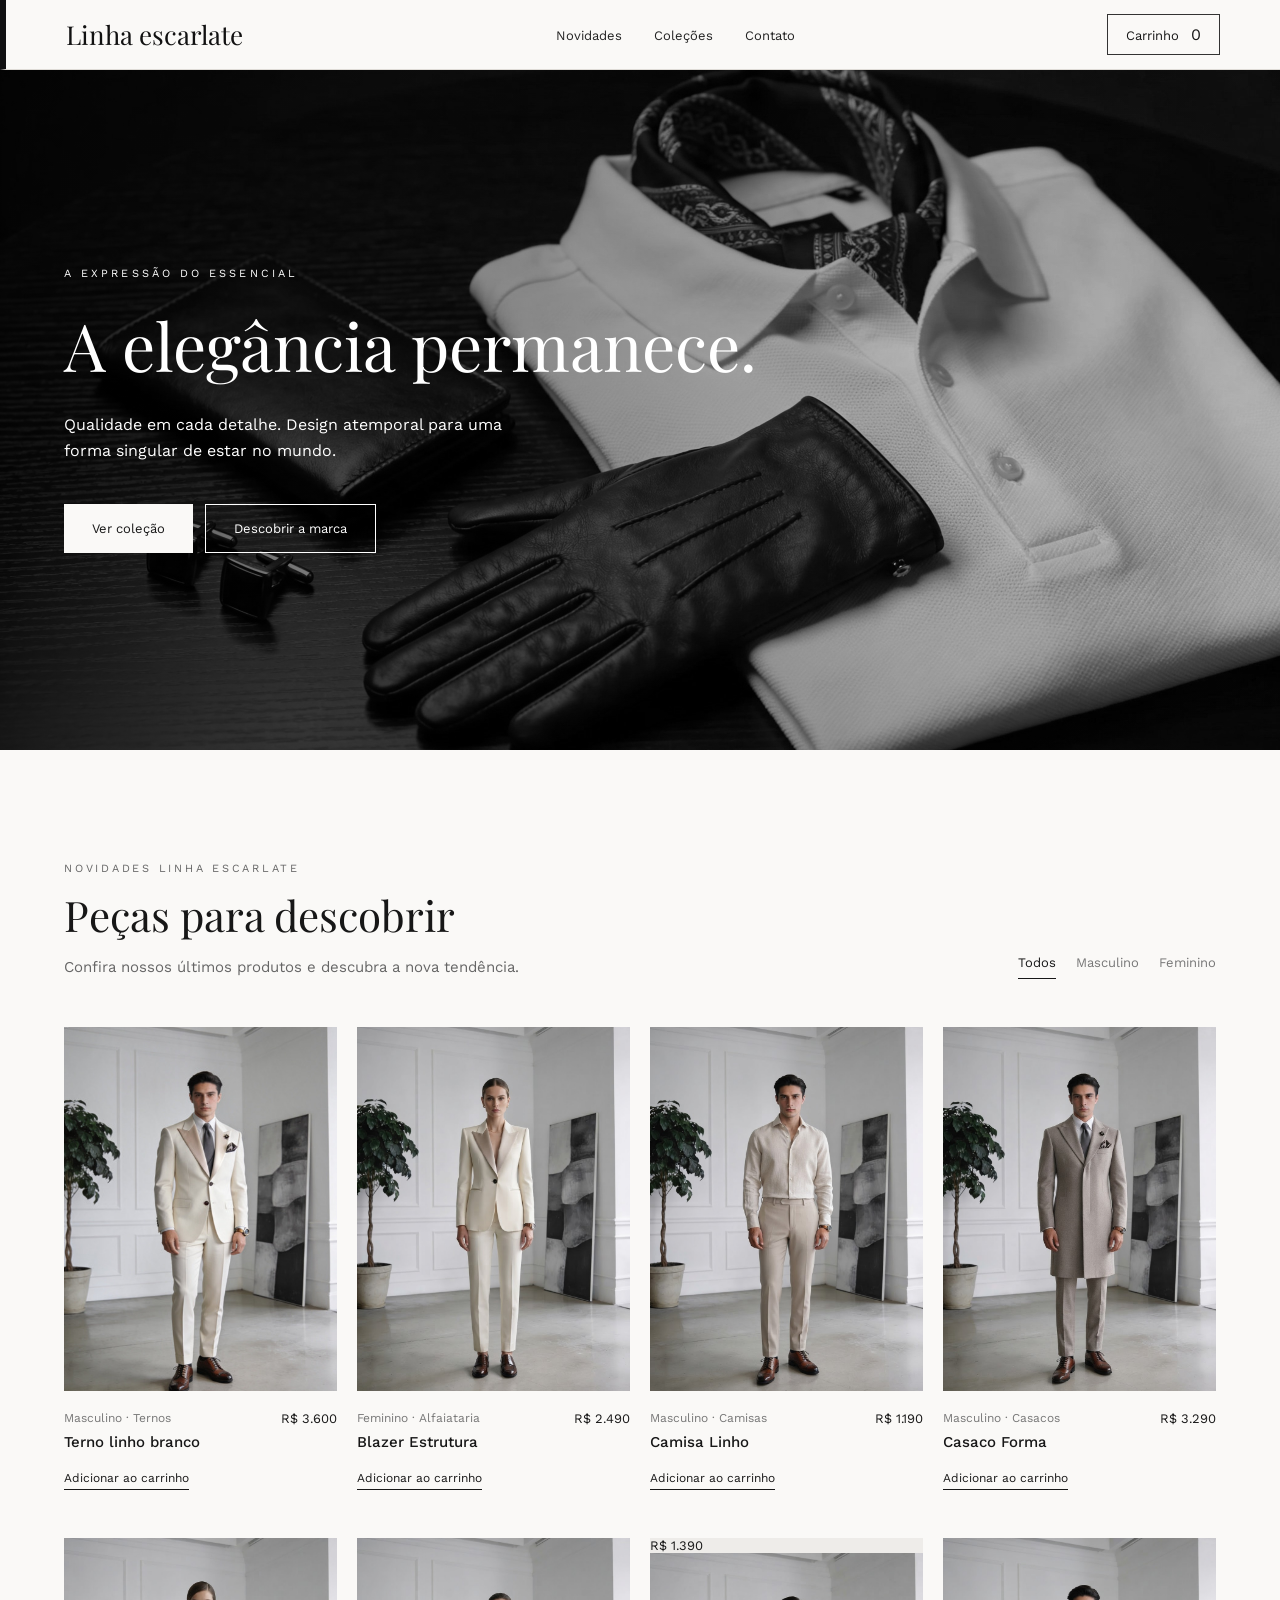
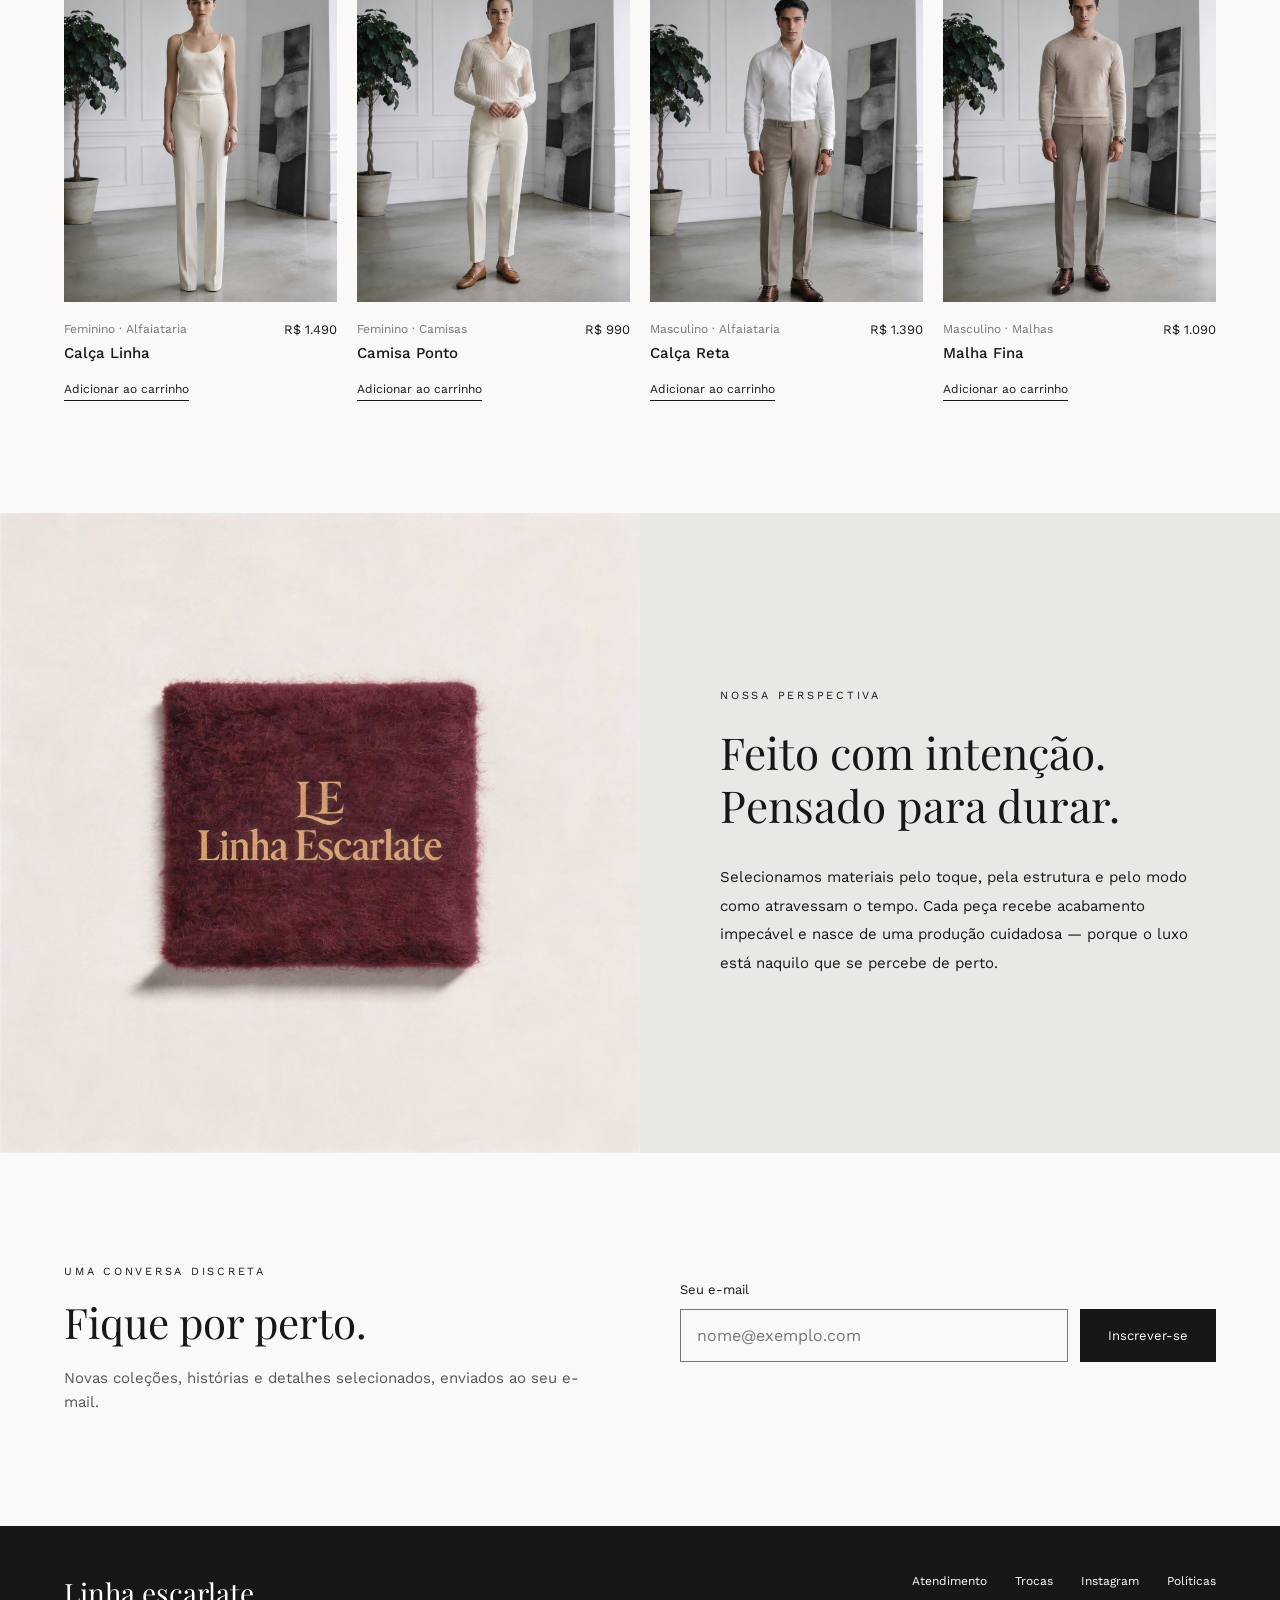
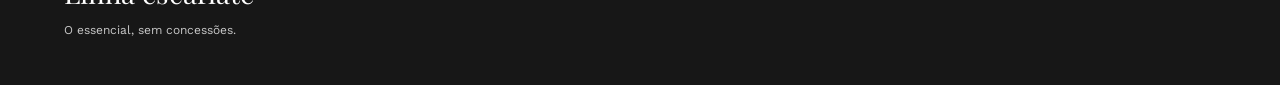
==== commit 592db21b: "Atualização 1.4 Arrumei o menu, arrumei os alts das imagens/produtos," ====
--- a/index.html
+++ b/index.html
@@ -33,12 +33,10 @@
         <a href="#inicio" class="logo">Linha escarlate</a>
 
         <nav aria-label="Navegação principal">
-            <ul class="menu">
-                <!-- Os links com data-filtro também filtram os produtos (veja script.js) -->
+                <ul class="menu">
+                    <!-- Os links com data-filtro também filtram os produtos (veja script.js) -->
                 <li><a href="#novidades" data-filtro="todos">Novidades</a></li>
                 <li><a href="#colecoes" data-filtro="todos">Coleções</a></li>
-                <li><a href="#novidades" data-filtro="feminino">Feminino</a></li>
-                <li><a href="#novidades" data-filtro="masculino">Masculino</a></li>
                 <li><a href="#contato">Contato</a></li>
             </ul>
         </nav>
@@ -159,7 +157,7 @@
                      Troque pelos dados reais e escreva um alt descrevendo cada foto. -->
                 <article class="produto" data-categoria="feminino" data-nome="Calça Linha" data-preco="1490">
                     <div class="produto-foto">
-                        <img src="img/produto5.jpg" alt="Descrição do produto 5">
+                        <img src="img/produto5.jpg" alt="Calça de alfaiataria feminina de corte reto, em tom neutro, com caimento estruturado.">
                     </div>
                     <div class="produto-info">
                         <div>
@@ -173,7 +171,7 @@
 
                 <article class="produto" data-categoria="feminino" data-nome="Camisa Ponto" data-preco="990">
                     <div class="produto-foto">
-                        <img src="img/produto6.jpg" alt="Descrição do produto 6">
+                        <img src="img/produto6.jpg" alt="Camisa feminina minimalista de tecido leve, com gola clássica e botões discretos.">
                     </div>
                     <div class="produto-info">
                         <div>
@@ -187,7 +185,8 @@
 
                 <article class="produto" data-categoria="masculino" data-nome="Calça Reta" data-preco="1390">
                     <div class="produto-foto">
-                        <img src="img/produto7.jpg" alt="Descrição do produto 7">
+                        <p class="produto-preco">R$ 1.390</p>
+                        <img src="img/produto7.jpg" alt="Calça de alfaiataria masculina de corte reto, com vinco marcado e tecido encorpado.">
                     </div>
                     <div class="produto-info">
                         <div>
@@ -201,7 +200,7 @@
 
                 <article class="produto" data-categoria="masculino" data-nome="Malha Fina" data-preco="1090">
                     <div class="produto-foto">
-                        <img src="img/produto8.jpg" alt="Descrição do produto 8">
+                        <img src="img/produto8.jpg" alt="Suéter masculino de malha fina com gola redonda, em tom sóbrio e textura delicada.">
                     </div>
                     <div class="produto-info">
                         <div>
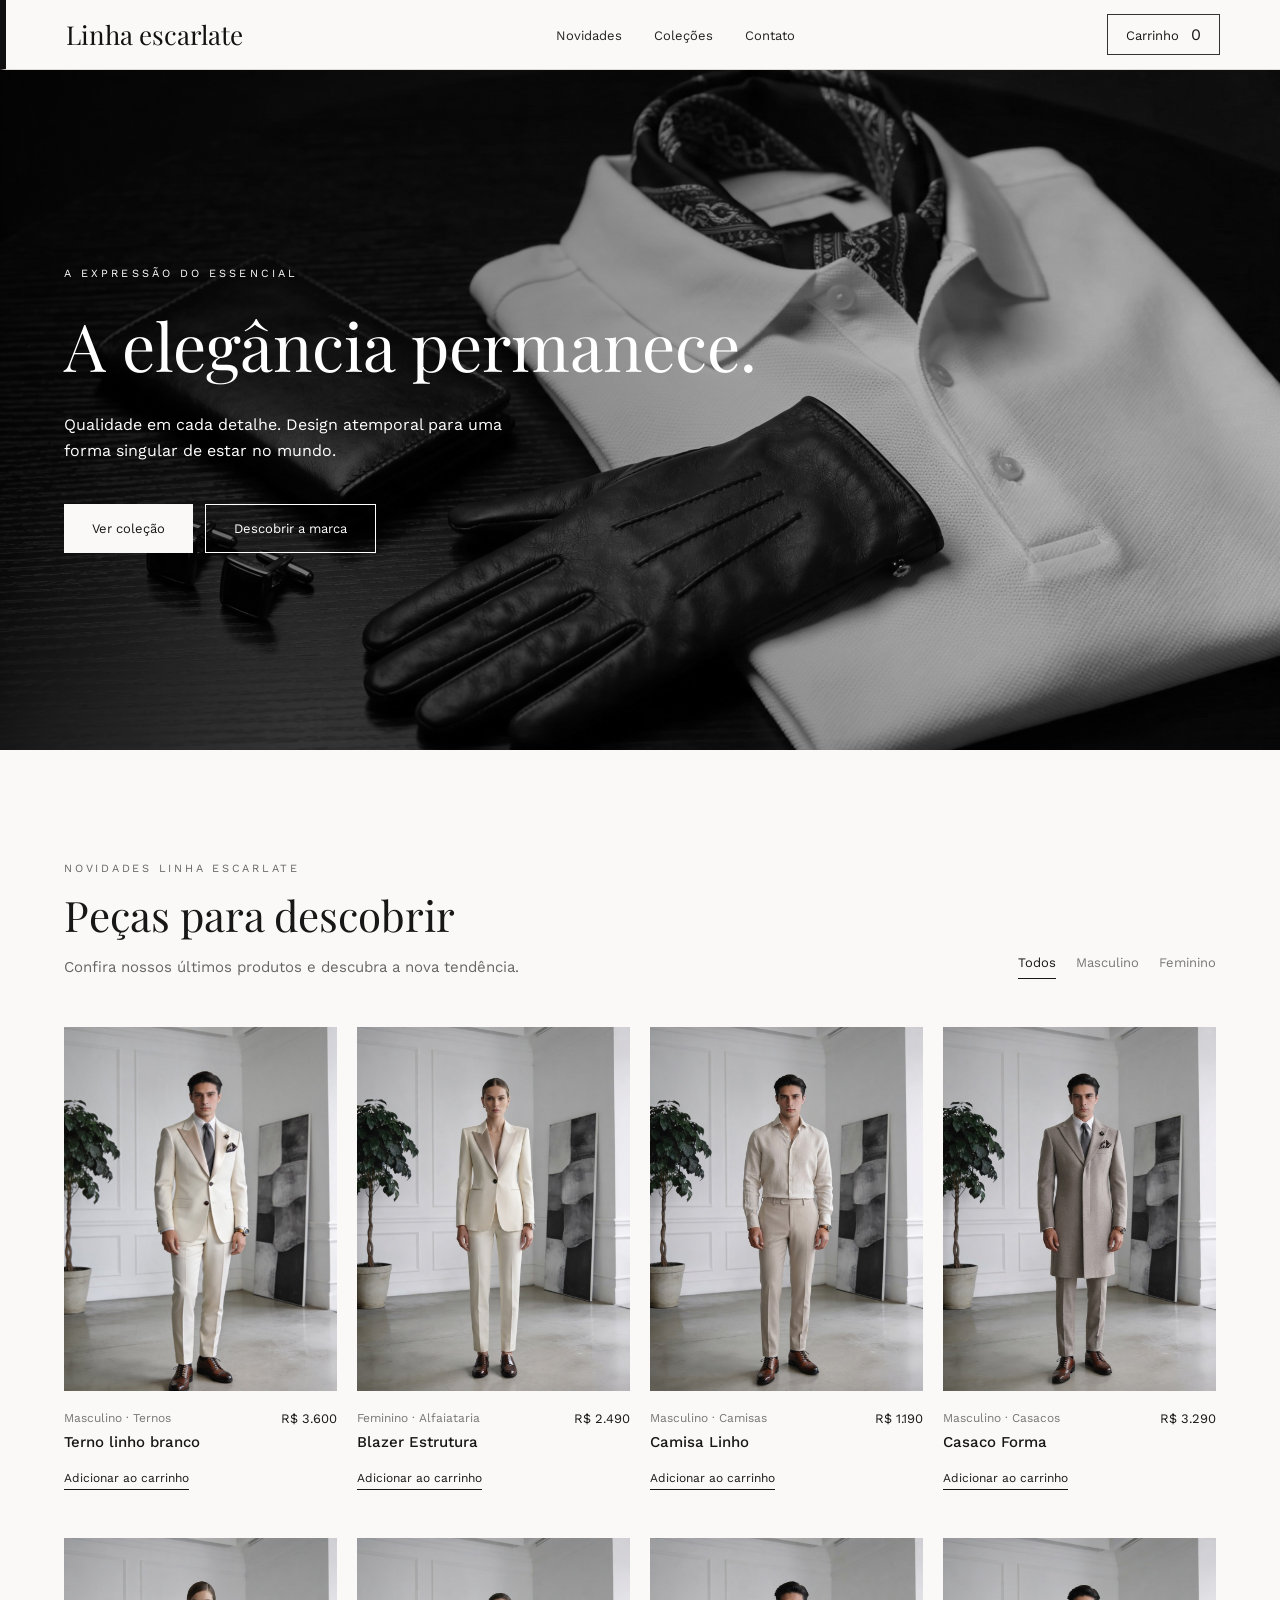
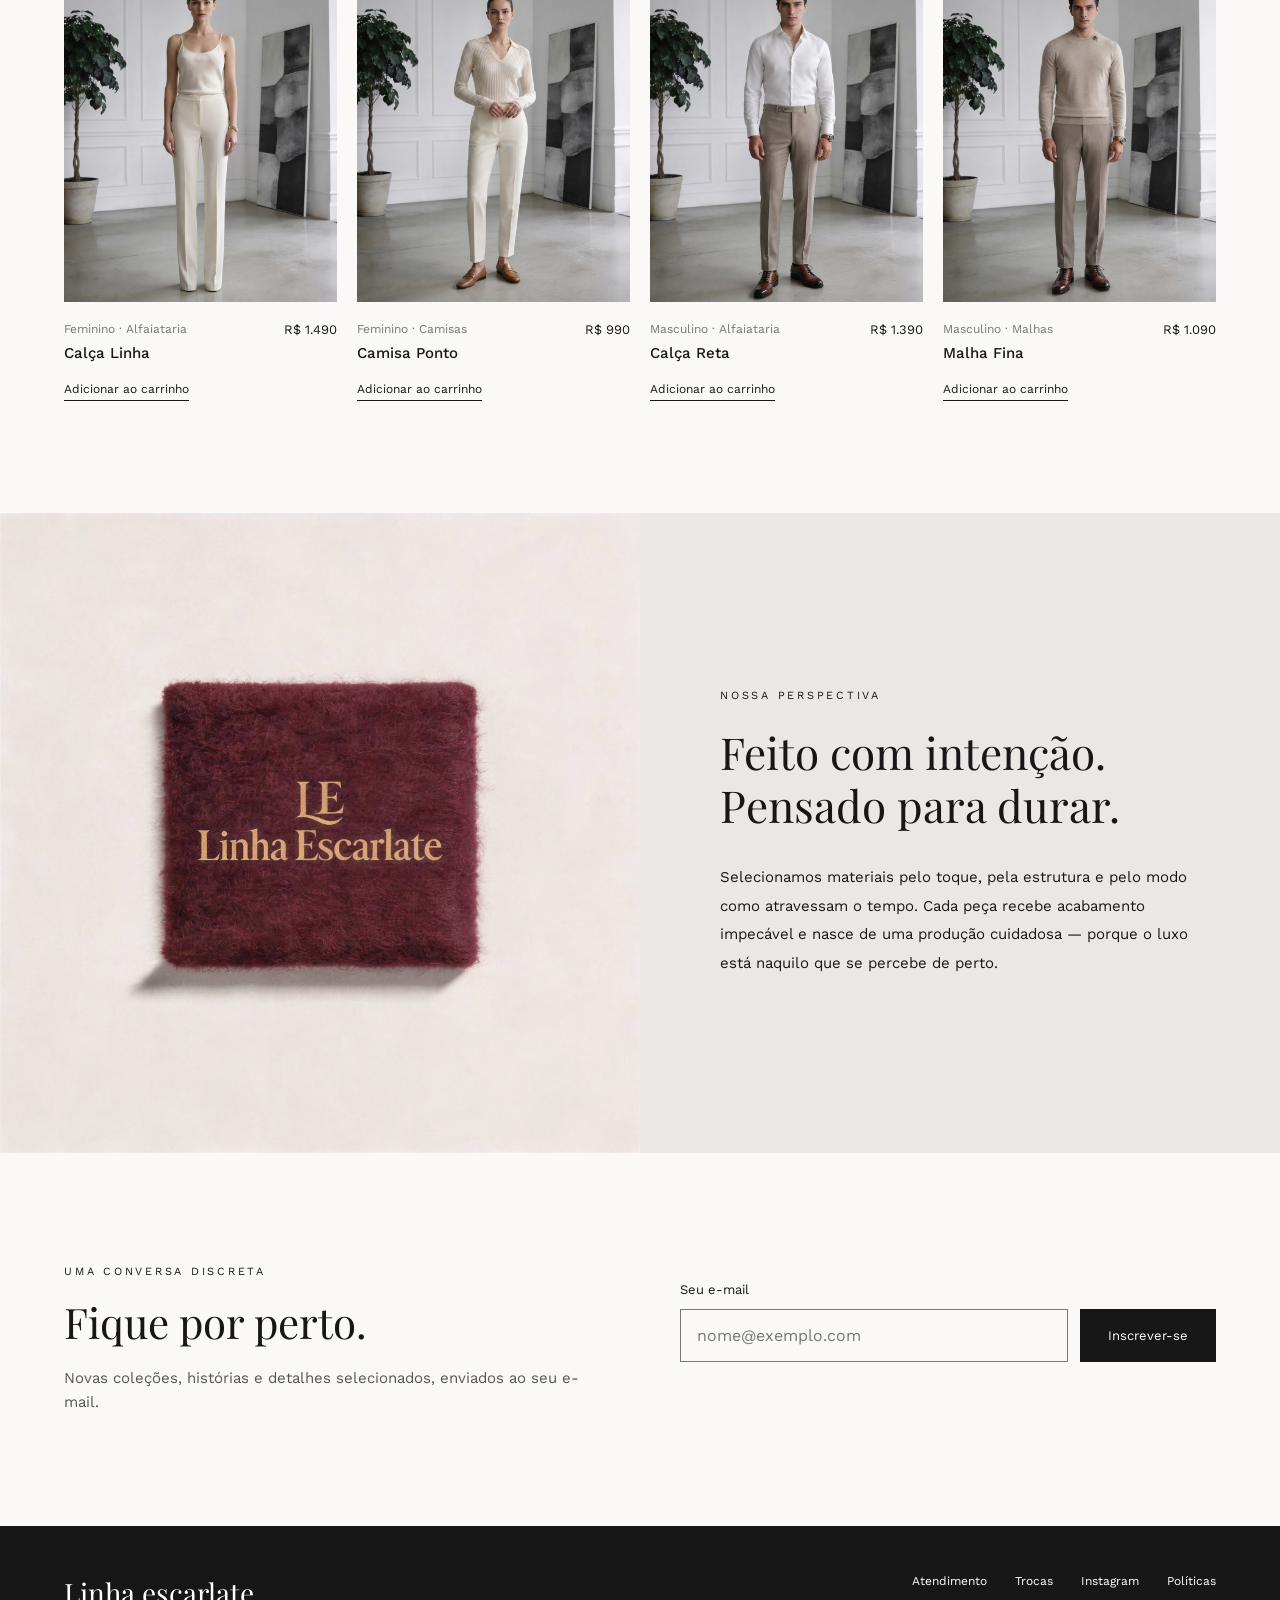
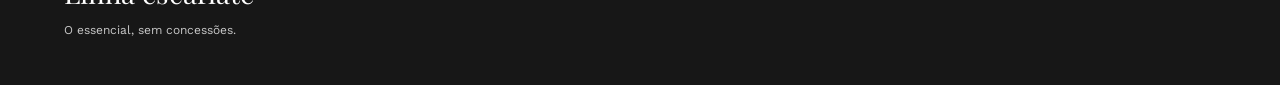
==== commit b0d16edd: "Add files via upload" ====
--- a/index.html
+++ b/index.html
@@ -98,7 +98,7 @@
 
                 <article class="produto" data-categoria="masculino" data-nome="Terno linho branco" data-preco="3600">
                     <div class="produto-foto">
-                        <img src="img/produto1.jpg" alt="Homem de terno branco">
+                        <img src="img/produto1.jpg" alt="Terno branco de alfaiataria em fotografia de moda minimalista">
                     </div>
                     <div class="produto-info">
                         <div>
@@ -151,10 +151,6 @@
                     </div>
                     <button type="button" class="adicionar">Adicionar ao carrinho</button>
                 </article>
-
-                <!-- ATENÇÃO: o design original tinha só 4 produtos e o seu HTML tem 8 imagens.
-                     Os produtos 5 a 8 abaixo são EXEMPLOS (nome, categoria e preço inventados).
-                     Troque pelos dados reais e escreva um alt descrevendo cada foto. -->
                 <article class="produto" data-categoria="feminino" data-nome="Calça Linha" data-preco="1490">
                     <div class="produto-foto">
                         <img src="img/produto5.jpg" alt="Calça de alfaiataria feminina de corte reto, em tom neutro, com caimento estruturado.">
@@ -174,7 +170,7 @@
                         <img src="img/produto6.jpg" alt="Camisa feminina minimalista de tecido leve, com gola clássica e botões discretos.">
                     </div>
                     <div class="produto-info">
-                        <div>
+                        <div>   
                             <p class="produto-categoria">Feminino · Camisas</p>
                             <h3 class="produto-nome">Camisa Ponto</h3>
                         </div>
@@ -185,7 +181,6 @@
 
                 <article class="produto" data-categoria="masculino" data-nome="Calça Reta" data-preco="1390">
                     <div class="produto-foto">
-                        <p class="produto-preco">R$ 1.390</p>
                         <img src="img/produto7.jpg" alt="Calça de alfaiataria masculina de corte reto, com vinco marcado e tecido encorpado.">
                     </div>
                     <div class="produto-info">
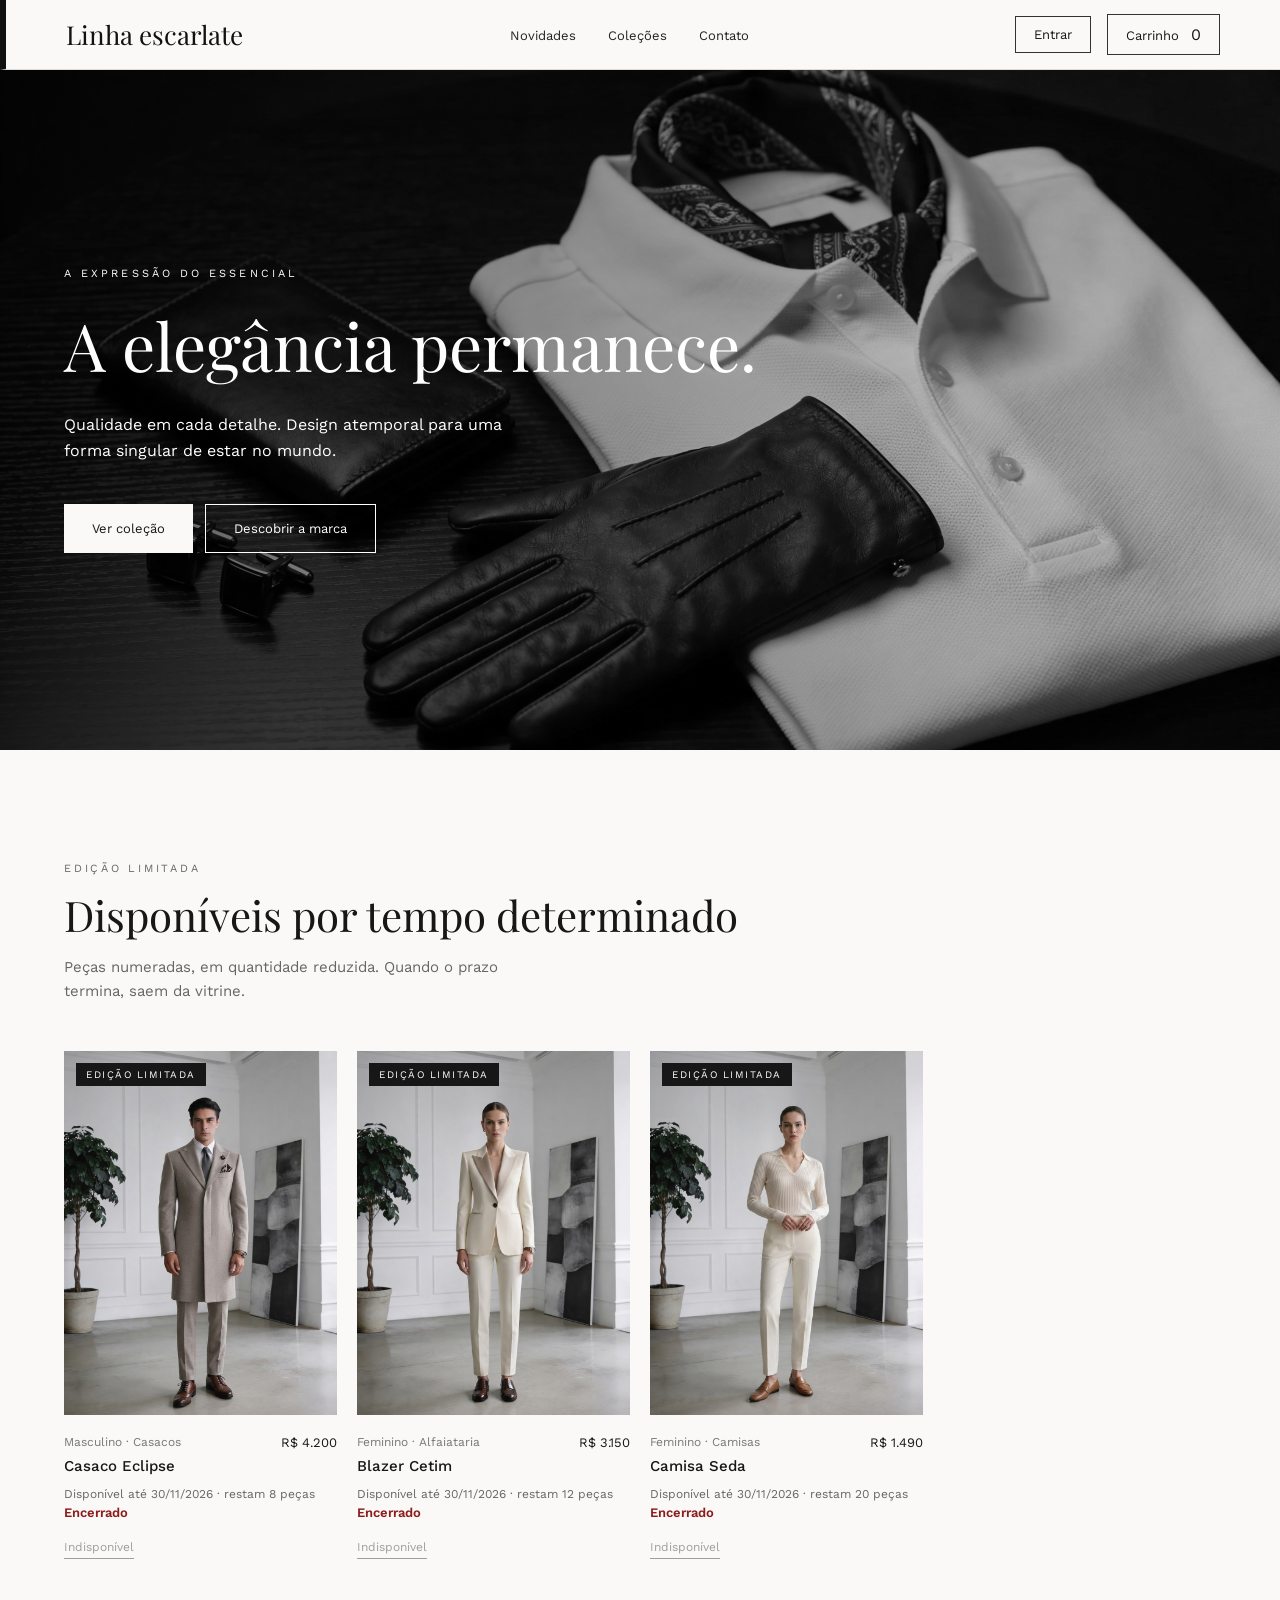
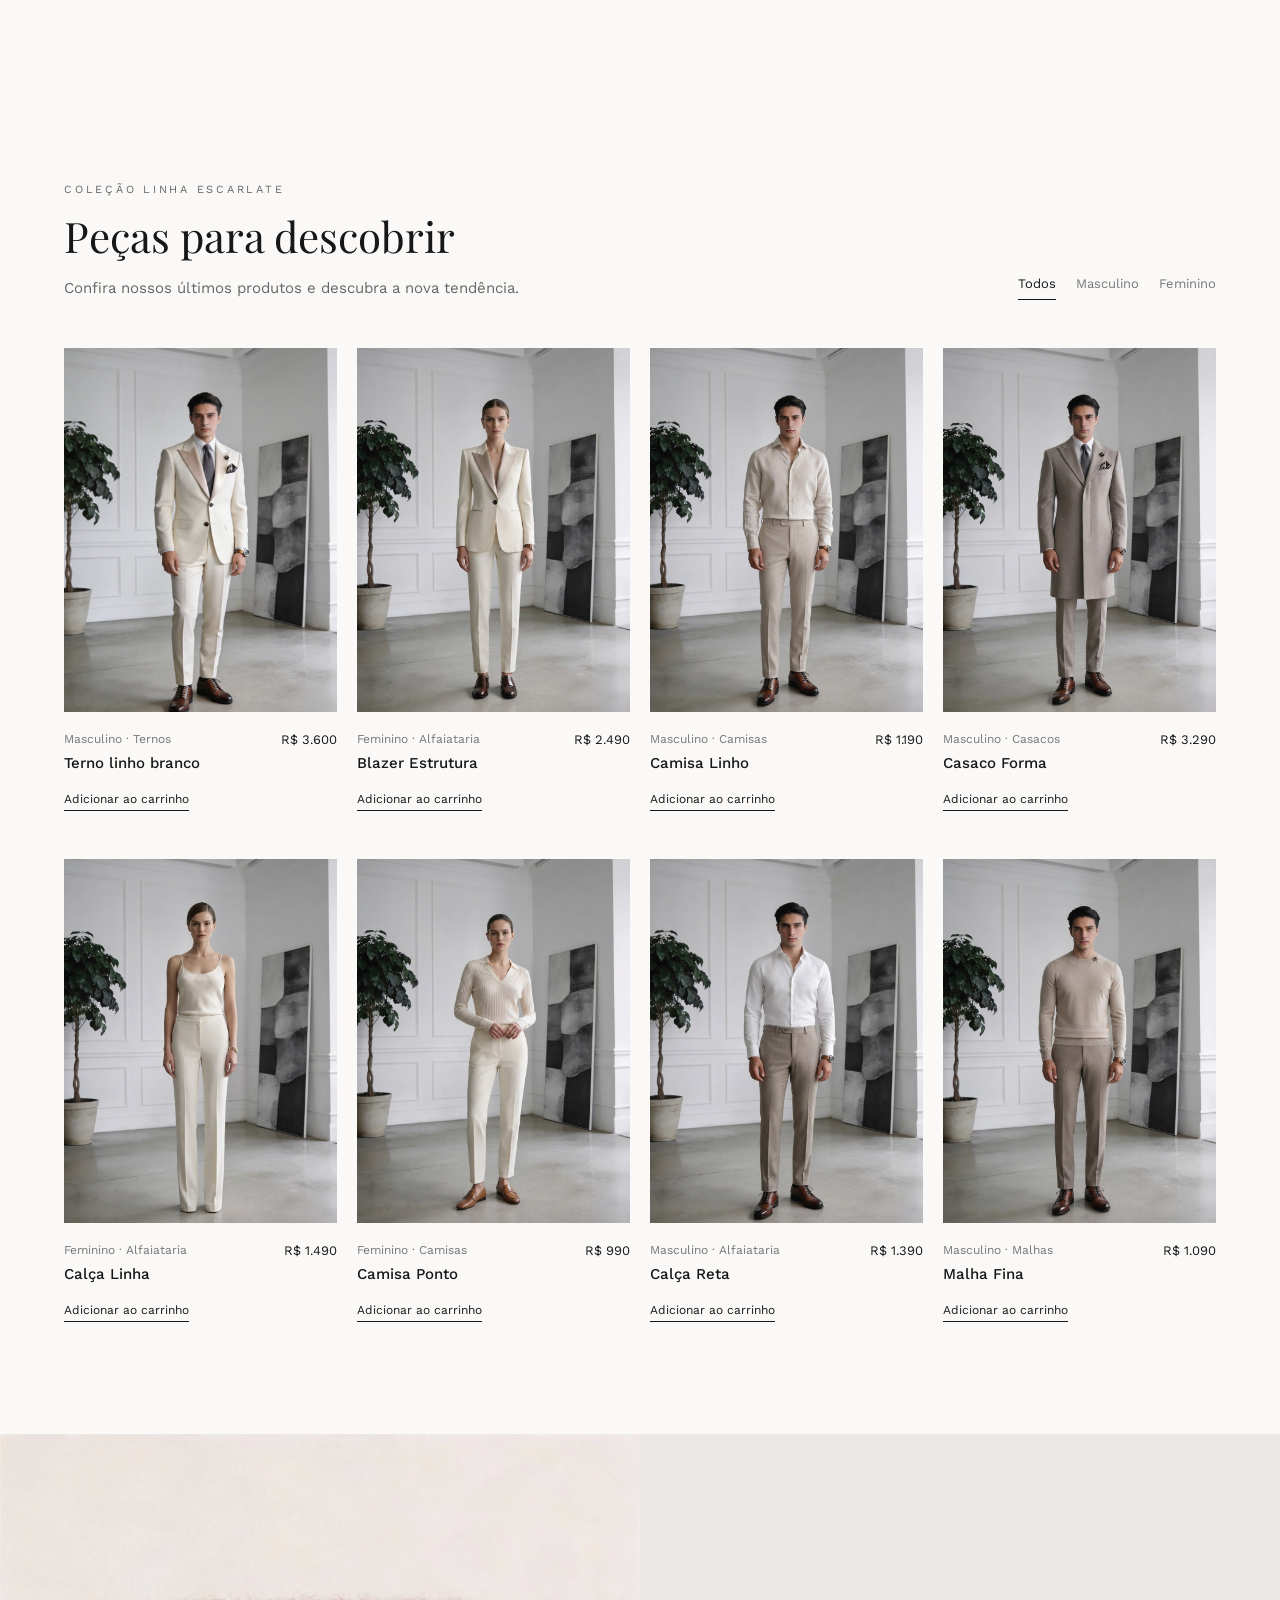
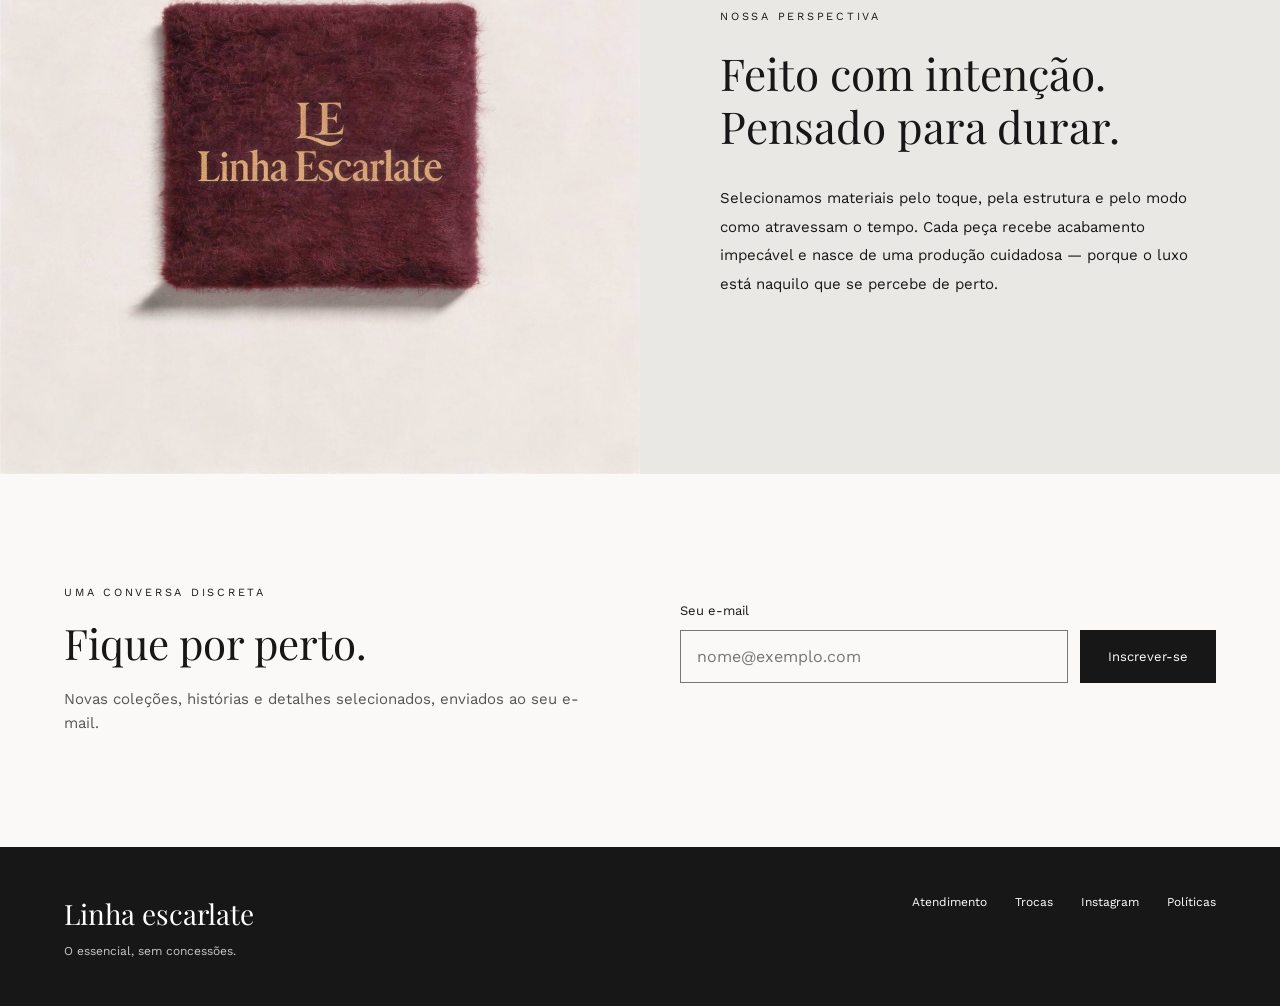
==== commit 1f0cc4d5: "Atualização 2.0 Adiciona novidades limitadas, login, tamanhos e checkout simulado  Novidades: - S" ====
--- a/index.html
+++ b/index.html
@@ -9,6 +9,12 @@
  <meta name="viewport" content="width=device-width, initial-scale=1.0">
     <title class=".T">Linha escarlate </title>
     <meta name="description" content="Linha escarlate: alfaiataria e tecidos de luxo com design atemporal. Vitrine demonstrativa de uma marca fictícia.">
+    <!-- Prévia do link (WhatsApp, Instagram, etc.) -->
+    <meta property="og:type" content="website">
+    <meta property="og:locale" content="pt_BR">
+    <meta property="og:title" content="Linha escarlate">
+    <meta property="og:description" content="Alfaiataria e tecidos de luxo com design atemporal. Vitrine demonstrativa de uma marca fictícia.">
+    <meta property="og:image" content="https://mtassad1.github.io/Landing-Page-Linha-escarlate/img/banner.jpg">
     <meta name="theme-color" content="#171717">
     <link rel="icon" href="data:image/svg+xml,<svg xmlns='http://www.w3.org/2000/svg' viewBox='0 0 100 100'><rect width='100' height='100' fill='%23171717'/><text x='50' y='70' font-size='62' text-anchor='middle' fill='white' font-family='Georgia,serif'>L</text></svg>">
 
@@ -22,6 +28,7 @@
 
     <!-- "defer" faz o navegador carregar o JavaScript sem travar a página
          e executá-lo só depois que o HTML inteiro estiver pronto -->
+    <script src="comum.js" defer></script>
     <script src="script.js" defer></script>
 </head>
 <body>
@@ -35,16 +42,19 @@
         <nav aria-label="Navegação principal">
                 <ul class="menu">
                     <!-- Os links com data-filtro também filtram os produtos (veja script.js) -->
-                <li><a href="#novidades" data-filtro="todos">Novidades</a></li>
+                <li><a href="#novidades">Novidades</a></li>
                 <li><a href="#colecoes" data-filtro="todos">Coleções</a></li>
                 <li><a href="#contato">Contato</a></li>
             </ul>
         </nav>
 
         <!-- O id permite que o JavaScript encontre o botão e o contador -->
-        <button class="carrinho" id="abrir-carrinho" type="button" aria-label="Abrir carrinho">
+        <div class="barra-acoes">
+            <button class="carrinho" id="abrir-conta" type="button">Entrar</button>
+            <button class="carrinho" id="abrir-carrinho" type="button" aria-label="Abrir carrinho">
             Carrinho <span id="contador-carrinho" aria-live="polite">0</span>
         </button>
+        </div>
     </header>
 
     <main>
@@ -65,7 +75,7 @@
 
                 <div class="hero-botoes">
                     <!-- Eram <button>; viraram <a> porque levam a outra parte da página -->
-                    <a href="#novidades" class="botao botao-claro">Ver coleção</a>
+                    <a href="#colecoes" class="botao botao-claro">Ver coleção</a>
                     <a href="#marca" class="botao botao-contorno">Descobrir a marca</a>
                 </div>
             </div>
@@ -74,10 +84,73 @@
         <!-- =================================================================
              SEÇÃO LANÇAMENTOS (produtos)
              ================================================================= -->
+        <!-- NOVIDADES: peças limitadas, com data de término (data-fim) lida pelo script.js -->
         <section class="secao" id="novidades">
             <div class="secao-topo">
                 <div>
-                    <p class="sobretitulo">Novidades Linha escarlate</p>
+                    <p class="sobretitulo">Edição limitada</p>
+                    <h2 class="titulo-secao">Disponíveis por tempo determinado</h2>
+                    <p class="secao-descricao">Peças numeradas, em quantidade reduzida. Quando o prazo termina, saem da vitrine.</p>
+                </div>
+            </div>
+            <div class="grade-produtos">
+                <article class="produto produto-limitado" data-categoria="masculino" data-nome="Casaco Eclipse" data-preco="4200" data-fim="2026-11-30T23:59:59" data-estoque="8">
+                    <div class="produto-foto">
+                        <span class="selo">Edição limitada</span>
+                        <img loading="lazy" src="img/produto4.jpg" alt="Casaco escuro de edição limitada">
+                    </div>
+                    <div class="produto-info">
+                        <div>
+                            <p class="produto-categoria">Masculino · Casacos</p>
+                            <h3 class="produto-nome">Casaco Eclipse</h3>
+                        </div>
+                        <p class="produto-preco">R$ 4.200</p>
+                    </div>
+                    <p class="limitado-info">Disponível até 30/11/2026 · <span class="restam"></span></p>
+                    <p class="contagem"></p>
+                    <button type="button" class="adicionar">Adicionar ao carrinho</button>
+                </article>
+
+                <article class="produto produto-limitado" data-categoria="feminino" data-nome="Blazer Cetim" data-preco="3150" data-fim="2026-11-30T23:59:59" data-estoque="12">
+                    <div class="produto-foto">
+                        <span class="selo">Edição limitada</span>
+                        <img loading="lazy" src="img/produto2.jpg" alt="Blazer feminino de edição limitada">
+                    </div>
+                    <div class="produto-info">
+                        <div>
+                            <p class="produto-categoria">Feminino · Alfaiataria</p>
+                            <h3 class="produto-nome">Blazer Cetim</h3>
+                        </div>
+                        <p class="produto-preco">R$ 3.150</p>
+                    </div>
+                    <p class="limitado-info">Disponível até 30/11/2026 · <span class="restam"></span></p>
+                    <p class="contagem"></p>
+                    <button type="button" class="adicionar">Adicionar ao carrinho</button>
+                </article>
+
+                <article class="produto produto-limitado" data-categoria="feminino" data-nome="Camisa Seda" data-preco="1490" data-fim="2026-11-30T23:59:59" data-estoque="20">
+                    <div class="produto-foto">
+                        <span class="selo">Edição limitada</span>
+                        <img loading="lazy" src="img/produto6.jpg" alt="Camisa feminina de seda de edição limitada">
+                    </div>
+                    <div class="produto-info">
+                        <div>
+                            <p class="produto-categoria">Feminino · Camisas</p>
+                            <h3 class="produto-nome">Camisa Seda</h3>
+                        </div>
+                        <p class="produto-preco">R$ 1.490</p>
+                    </div>
+                    <p class="limitado-info">Disponível até 30/11/2026 · <span class="restam"></span></p>
+                    <p class="contagem"></p>
+                    <button type="button" class="adicionar">Adicionar ao carrinho</button>
+                </article>
+            </div>
+        </section>
+
+        <section class="secao" id="colecao">
+            <div class="secao-topo">
+                <div>
+                    <p class="sobretitulo">Coleção Linha escarlate</p>
                     <h2 class="titulo-secao">Peças para descobrir</h2>
                     <p class="secao-descricao">Confira nossos últimos produtos e descubra a nova tendência.</p>
                 </div>
@@ -98,7 +171,7 @@
 
                 <article class="produto" data-categoria="masculino" data-nome="Terno linho branco" data-preco="3600">
                     <div class="produto-foto">
-                        <img src="img/produto1.jpg" alt="Terno branco de alfaiataria em fotografia de moda minimalista">
+                        <img loading="lazy" src="img/produto1.jpg" alt="Terno branco de alfaiataria em fotografia de moda minimalista">
                     </div>
                     <div class="produto-info">
                         <div>
@@ -112,7 +185,7 @@
 
                 <article class="produto" data-categoria="feminino" data-nome="Blazer Estrutura" data-preco="2490">
                     <div class="produto-foto">
-                        <img src="img/produto2.jpg" alt="Conjunto branco de alfaiataria em fotografia de moda minimalista.">
+                        <img loading="lazy" src="img/produto2.jpg" alt="Conjunto branco de alfaiataria em fotografia de moda minimalista.">
                     </div>
                     <div class="produto-info">
                         <div>
@@ -126,7 +199,7 @@
 
                 <article class="produto" data-categoria="masculino" data-nome="Camisa Linho" data-preco="1190">
                     <div class="produto-foto">
-                        <img src="img/produto3.jpg" alt="Camisa de linho minimalista exposta em um cabide de madeira.">
+                        <img loading="lazy" src="img/produto3.jpg" alt="Camisa de linho minimalista exposta em um cabide de madeira.">
                     </div>
                     <div class="produto-info">
                         <div>
@@ -140,7 +213,7 @@
 
                 <article class="produto" data-categoria="masculino" data-nome="Casaco Forma" data-preco="3290">
                     <div class="produto-foto">
-                        <img src="img/produto4.jpg" alt="Casaco escuro em cabide diante de uma cortina, em fotografia preto e branco.">
+                        <img loading="lazy" src="img/produto4.jpg" alt="Casaco escuro em cabide diante de uma cortina, em fotografia preto e branco.">
                     </div>
                     <div class="produto-info">
                         <div>
@@ -153,7 +226,7 @@
                 </article>
                 <article class="produto" data-categoria="feminino" data-nome="Calça Linha" data-preco="1490">
                     <div class="produto-foto">
-                        <img src="img/produto5.jpg" alt="Calça de alfaiataria feminina de corte reto, em tom neutro, com caimento estruturado.">
+                        <img loading="lazy" src="img/produto5.jpg" alt="Calça de alfaiataria feminina de corte reto, em tom neutro, com caimento estruturado.">
                     </div>
                     <div class="produto-info">
                         <div>
@@ -167,7 +240,7 @@
 
                 <article class="produto" data-categoria="feminino" data-nome="Camisa Ponto" data-preco="990">
                     <div class="produto-foto">
-                        <img src="img/produto6.jpg" alt="Camisa feminina minimalista de tecido leve, com gola clássica e botões discretos.">
+                        <img loading="lazy" src="img/produto6.jpg" alt="Camisa feminina minimalista de tecido leve, com gola clássica e botões discretos.">
                     </div>
                     <div class="produto-info">
                         <div>   
@@ -181,7 +254,7 @@
 
                 <article class="produto" data-categoria="masculino" data-nome="Calça Reta" data-preco="1390">
                     <div class="produto-foto">
-                        <img src="img/produto7.jpg" alt="Calça de alfaiataria masculina de corte reto, com vinco marcado e tecido encorpado.">
+                        <img loading="lazy" src="img/produto7.jpg" alt="Calça de alfaiataria masculina de corte reto, com vinco marcado e tecido encorpado.">
                     </div>
                     <div class="produto-info">
                         <div>
@@ -195,7 +268,7 @@
 
                 <article class="produto" data-categoria="masculino" data-nome="Malha Fina" data-preco="1090">
                     <div class="produto-foto">
-                        <img src="img/produto8.jpg" alt="Suéter masculino de malha fina com gola redonda, em tom sóbrio e textura delicada.">
+                        <img loading="lazy" src="img/produto8.jpg" alt="Suéter masculino de malha fina com gola redonda, em tom sóbrio e textura delicada.">
                     </div>
                     <div class="produto-info">
                         <div>
@@ -215,7 +288,7 @@
              ================================================================= -->
         <section class="marca" id="marca">
             <div class="marca-foto">
-                <img src="img/marca.jpg" alt="Mesa de ateliê com tecidos, tesoura e fita métrica usados na confecção de roupas.">
+                <img loading="lazy" src="img/marca.jpg" alt="Mesa de ateliê com tecidos, tesoura e fita métrica usados na confecção de roupas.">
             </div>
             <div class="marca-texto">
                 <p class="sobretitulo">Nossa perspectiva</p>
@@ -279,7 +352,7 @@
             <div class="gaveta-topo">
                 <div>
                     <h2 id="carrinho-titulo" class="gaveta-titulo">Seu carrinho</h2>
-                    <p class="gaveta-aviso">Demonstração · compras indisponíveis</p>
+                    <p class="gaveta-aviso">Demonstração · pagamentos simulados</p>
                 </div>
                 <button id="fechar-carrinho" type="button" class="fechar" aria-label="Fechar carrinho">×</button>
             </div>
@@ -291,7 +364,62 @@
                 <span>Total estimado</span>
                 <strong id="carrinho-total">R$ 0,00</strong>
             </div>
+
+            <a id="ir-checkout" class="botao botao-escuro" href="checkout.html" hidden>Finalizar compra</a>
         </aside>
+    </div>
+
+    <!-- JANELA DE TAMANHO E QUANTIDADE (abre ao clicar em "Adicionar ao carrinho") -->
+    <div id="opcoes-sobreposicao" class="sobreposicao sobreposicao-centro" hidden>
+        <form id="form-opcoes" class="janela-info" role="dialog" aria-modal="true" aria-labelledby="opcoes-titulo" novalidate>
+            <div class="janela-info-topo">
+                <h2 id="opcoes-titulo" class="janela-info-titulo"></h2>
+                <button id="fechar-opcoes" type="button" class="fechar" aria-label="Fechar">×</button>
+            </div>
+            <p id="opcoes-preco" class="janela-info-texto"></p>
+            <p class="rotulo-campo">Tamanho</p>
+            <div id="opcoes-tamanhos" class="filtros" role="group" aria-label="Tamanho"></div>
+            <button type="button" id="abrir-guia" class="link-guia" aria-expanded="false" aria-controls="guia-tamanhos">Guia de tamanhos</button>
+            <div id="guia-tamanhos" class="guia-tamanhos" hidden>
+                <table>
+                    <thead><tr><th>Tam.</th><th>Peito (cm)</th><th>Cintura (cm)</th></tr></thead>
+                    <tbody>
+                        <tr><td>P</td><td>92–96</td><td>76–80</td></tr>
+                        <tr><td>M</td><td>97–102</td><td>81–86</td></tr>
+                        <tr><td>G</td><td>103–108</td><td>87–92</td></tr>
+                        <tr><td>GG</td><td>109–116</td><td>93–100</td></tr>
+                    </tbody>
+                </table>
+                <p>Medidas de referência da demonstração. Calças: o número é o tamanho da peça (38 a 48).</p>
+            </div>
+            <p class="rotulo-campo">Quantidade</p>
+            <div class="quantidade">
+                <button type="button" id="qtd-menos" aria-label="Diminuir quantidade">−</button>
+                <input id="opcoes-qtd" type="number" min="1" step="1" value="1" inputmode="numeric" aria-label="Quantidade">
+                <button type="button" id="qtd-mais" aria-label="Aumentar quantidade">+</button>
+            </div>
+            <p id="opcoes-erro" class="status-newsletter" role="alert"></p>
+            <button type="submit" class="botao botao-escuro">Adicionar ao carrinho</button>
+        </form>
+    </div>
+
+    <!-- JANELA DE LOGIN / INSCRIÇÃO -->
+    <div id="conta-sobreposicao" class="sobreposicao sobreposicao-centro" hidden>
+        <form id="form-conta" class="janela-info" role="dialog" aria-modal="true" aria-labelledby="conta-titulo" novalidate>
+            <div class="janela-info-topo">
+                <h2 id="conta-titulo" class="janela-info-titulo">Entrar</h2>
+                <button id="fechar-conta" type="button" class="fechar" aria-label="Fechar">×</button>
+            </div>
+            <div class="filtros" role="group" aria-label="Entrar ou criar conta">
+                <button type="button" class="filtro" data-modo="entrar" aria-pressed="true">Entrar</button>
+                <button type="button" class="filtro" data-modo="cadastro" aria-pressed="false">Inscreva-se</button>
+            </div>
+            <label class="campo-texto">E-mail<input id="conta-email" type="email" autocomplete="email" required></label>
+            <label class="campo-texto">Senha<input id="conta-senha" type="password" autocomplete="current-password" minlength="8" required></label>
+            <label class="campo-texto" id="conta-confirmar-rotulo" hidden>Confirmar senha<input id="conta-confirmar" type="password" autocomplete="new-password"></label>
+            <p id="conta-status" class="status-newsletter" role="alert"></p>
+            <button id="conta-enviar" type="submit" class="botao botao-escuro">Entrar</button>
+        </form>
     </div>
 
     <!-- JANELA DE INFORMAÇÕES (Atendimento, Trocas, Políticas) -->
--- a/style.css
+++ b/style.css
@@ -840,4 +840,75 @@
   * {
     transition: none !important;
   }
-}+}
+
+/* =========================================================================
+   NOVIDADES: login, tamanhos, quantidade, edição limitada e checkout
+   ========================================================================= */
+.barra-acoes { display: flex; align-items: center; gap: 16px; }
+
+.botao-escuro {
+  display: inline-block; margin-top: 20px; padding: 14px 28px;
+  background: var(--tinta); color: #fff; border: 1px solid var(--tinta);
+  font: 500 13px var(--fonte-texto); text-align: center; text-decoration: none; cursor: pointer;
+}
+.botao-escuro:hover { opacity: 0.85; }
+.botao-escuro:disabled { opacity: 0.5; cursor: wait; }
+#ir-checkout { display: block; margin: 16px 0 0; }
+#ir-checkout[hidden] { display: none; }
+
+.janela-info { max-height: 90vh; overflow: auto; }
+.rotulo-campo { margin: 20px 0 8px; font-size: 11px; letter-spacing: 0.2em; text-transform: uppercase; color: var(--cinza-escuro); }
+.quantidade { display: inline-flex; border: 1px solid var(--linha); }
+.quantidade button { width: 40px; border: 0; background: none; font-size: 18px; cursor: pointer; }
+.quantidade input { width: 64px; border: 0; text-align: center; font: 15px var(--fonte-texto); background: none; }
+
+.campo-texto { display: block; margin-top: 16px; font-size: 12px; color: var(--cinza-escuro); }
+.campo-texto input, .campo-texto select {
+  display: block; width: 100%; margin-top: 6px; padding: 12px;
+  border: 1px solid var(--linha); background: #fff; font: 15px var(--fonte-texto); color: var(--tinta);
+}
+.campo-texto[hidden] { display: none; }
+.linha-campos { display: grid; grid-template-columns: 1fr 1fr; gap: 12px; }
+
+.item-controles { display: flex; align-items: center; gap: 10px; flex-wrap: wrap; justify-content: flex-end; }
+
+.produto-limitado .produto-foto { position: relative; }
+.selo { position: absolute; top: 12px; left: 12px; z-index: 1; padding: 6px 10px; background: var(--tinta); color: #fff; font-size: 10px; letter-spacing: 0.15em; text-transform: uppercase; }
+.limitado-info { margin-top: 12px; font-size: 12px; color: var(--cinza-escuro); }
+.contagem { margin-top: 4px; font-size: 13px; font-weight: 600; color: #8c1d1d; }
+.adicionar:disabled { opacity: 0.4; cursor: not-allowed; }
+
+/* Checkout */
+.checkout { max-width: 1100px; margin: 0 auto; padding: 48px 24px 96px; display: grid; grid-template-columns: 1.4fr 1fr; gap: 48px; }
+.checkout fieldset { margin: 0 0 32px; padding: 0; border: 0; }
+.checkout legend { margin-bottom: 4px; font-family: var(--fonte-titulo); font-size: 24px; }
+.opcao-pagamento { display: flex; align-items: center; gap: 10px; margin-top: 12px; padding: 14px; border: 1px solid var(--linha); cursor: pointer; font-size: 15px; }
+.resumo { align-self: start; padding: 28px; background: var(--fundo-marca); }
+.resumo-item { display: flex; justify-content: space-between; gap: 12px; padding: 10px 0; border-bottom: 1px solid var(--linha); font-size: 14px; }
+.resumo-total { display: flex; justify-content: space-between; margin-top: 16px; font-size: 18px; }
+.erro-checkout { min-height: 20px; margin-top: 12px; font-size: 13px; color: #8c1d1d; }
+.tela-centro { max-width: 560px; margin: 0 auto; padding: 64px 24px; text-align: center; }
+.tela-centro[hidden], .checkout[hidden] { display: none; }
+#qr-pix { display: flex; justify-content: center; margin: 24px 0; }
+.pix-codigo { width: 100%; height: 110px; padding: 12px; border: 1px solid var(--linha); font: 12px monospace; resize: none; }
+@media (max-width: 800px) { .checkout { grid-template-columns: 1fr; } }
+
+
+/* Aviso rápido, guia de tamanhos e ajustes de celular */
+.aviso { position: fixed; left: 50%; bottom: 24px; z-index: 3000; max-width: 90vw; padding: 14px 22px; background: var(--tinta); color: #fff; font-size: 13px; transform: translate(-50%, 20px); opacity: 0; pointer-events: none; transition: opacity 0.25s, transform 0.25s; }
+.aviso-visivel { opacity: 1; transform: translate(-50%, 0); }
+.link-guia { margin-top: 12px; padding: 0 0 2px; background: none; border: 0; border-bottom: 1px solid var(--tinta); font-size: 12px; cursor: pointer; }
+.guia-tamanhos { margin-top: 12px; padding: 12px; background: #fff; border: 1px solid var(--linha); font-size: 13px; }
+.guia-tamanhos[hidden] { display: none; }
+.guia-tamanhos table { width: 100%; border-collapse: collapse; text-align: left; }
+.guia-tamanhos th, .guia-tamanhos td { padding: 6px 4px; border-bottom: 1px solid var(--linha); }
+.guia-tamanhos p { margin-top: 8px; font-size: 11px; color: var(--cinza-escuro); }
+.resumo-item[hidden] { display: none; }
+@media (max-width: 639px) {
+  .barra-acoes { gap: 8px; }
+  .barra-acoes .carrinho { padding: 8px 12px; font-size: 12px; }
+  .logo { font-size: 18px; }
+  .item-carrinho { flex-wrap: wrap; gap: 8px; }
+  .item-controles { justify-content: flex-start; }
+}
